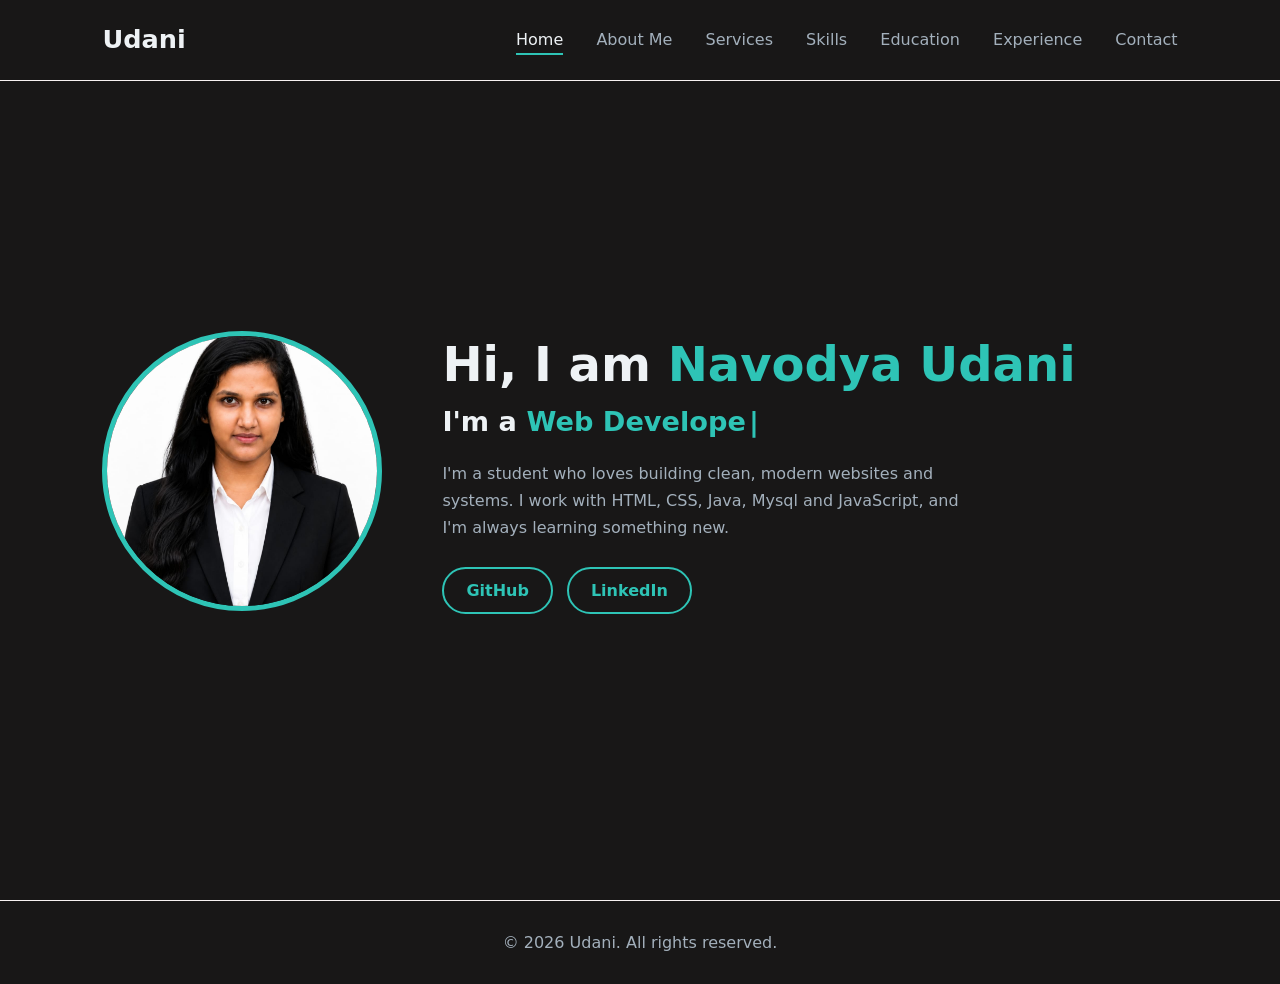
==== index.html @ 07d6456f "Add files via upload" ====
<!DOCTYPE html>
<html lang="en">
<head>
    <meta charset="UTF-8">
    <meta name="viewport" content="width=device-width, initial-scale=1">
    <title>Home | Udani</title>
    <link rel="stylesheet" href="style.css">
</head>
<body>
    <header>
        <a href="index.html" class="logo">Udani</a>
        <nav>
            <a href="index.html" class="active">Home</a>
            <a href="about.html">About Me</a>
            <a href="services.html">Services</a>
            <a href="skills.html">Skills</a>
            <a href="education.html">Education</a>
            <a href="experience.html">Experience</a>
            <a href="contact.html">Contact</a>
        </nav>
    </header>

    <section class="home" id="home">
        <div class="home-img">
            <img src="1.jpeg" alt="Udani's photo">
        </div>
        <div class="home-content">
            <h1>Hi, I am <span>Navodya Udani</span></h1>
            <h3 class="typing-text">I'm a <span></span></h3>
            <p>I'm a student who loves building clean, modern websites and systems. I work with HTML, CSS, Java, Mysql and JavaScript, and I'm always learning something new.</p>
            <div class="social-icons">
                <a href="https://github.com/" target="_blank">GitHub</a>
                <a href="https://linkedin.com/" target="_blank">LinkedIn</a>
            </div>
        </div>
    </section>

    <footer>© 2026 Udani. All rights reserved.</footer>
    <script src="script.js"></script>
</body>
</html>
---- style.css ----
.home-img img{
    width:250px;
    height:250px;
    object-fit:cover;
border-radius: 50%;
}

:root {
    --bg: #181717;
    --panel: #fceeee;
    --line: #f7f2f2;
    --text: #eef2f5;
    --muted: #a3b0bc;
    --accent: #2ec4b6;
}

* { margin: 0; padding: 0; box-sizing: border-box; }

html { scroll-behavior: smooth; scroll-padding-top: 80px; }

body {
    font-family: "Segoe UI", system-ui, sans-serif;
    background: var(--bg);
    color: var(--text);
    line-height: 1.7;
}

a { text-decoration: none; }

/* ---------- header ---------- */
header {
    position: fixed;
    top: 0; left: 0; right: 0;
    z-index: 10;
    display: flex;
    justify-content: space-between;
    align-items: center;
    padding: 18px 8%;
    background: var(--bg);
    border-bottom: 1px solid var(--line);
}

.logo { font-size: 1.6rem; font-weight: 700; color: var(--text); }

nav a {
    margin-left: 28px;
    color: var(--muted);
    font-weight: 500;
    padding-bottom: 4px;
    border-bottom: 2px solid transparent;
}
nav a:hover,
nav a.active { color: var(--text); border-color: var(--accent); }

/* ---------- sections ---------- */
section { padding: 100px 8% 70px; }

section h2 { font-size: 2.2rem; margin-bottom: 36px; }
section h2 span { color: var(--accent); }

.page { min-height: 100vh; padding-top: 130px; }

/* ---------- home ---------- */
.home {
    min-height: 100vh;
    display: flex;
    align-items: center;
    gap: 60px;
    padding-top: 120px;
}

.home-img img {
    width: 280px;
    height: 280px;
    object-fit: cover;
    border-radius: 50%;
    border: 5px solid var(--accent);
}

.home-content h1 { font-size: 3rem; line-height: 1.2; }
.home-content h1 span { color: var(--accent); }

.home-content h3 { font-size: 1.7rem; margin: 6px 0 14px; min-height: 2.4rem; }
.home-content h3 span { color: var(--accent); }
.home-content h3 span::after { content: "|"; margin-left: 3px; animation: blink 1s steps(1) infinite; }

@keyframes blink { 50% { opacity: 0; } }

.home-content p { color: var(--muted); max-width: 52ch; }

.social-icons { margin-top: 26px; display: flex; gap: 14px; }
.social-icons a {
    padding: 8px 22px;
    border: 2px solid var(--accent);
    border-radius: 30px;
    color: var(--accent);
    font-weight: 600;
    transition: background .2s, color .2s;
}
.social-icons a:hover { background: var(--accent); color: var(--bg); }

/* ---------- cards (services + contact) ---------- */
.cards { display: grid; grid-template-columns: repeat(auto-fit, minmax(240px, 1fr)); gap: 22px; }

.card {
    background: var(--panel);
    border: 1px solid var(--line);
    border-radius: 12px;
    padding: 28px;
    color: var(--text);
    transition: border-color .2s, transform .2s;
}
.card h3 { margin-bottom: 8px; color: var(--accent); }
.card p { color: var(--muted); }
.card:hover { border-color: var(--accent); transform: translateY(-4px); }

.contact-text { color: var(--muted); margin: -16px 0 28px; }

/* ---------- skills ---------- */
.skill-list { max-width: 700px; }
.skill { margin-bottom: 22px; }
.skill-top { display: flex; justify-content: space-between; font-weight: 500; margin-bottom: 6px; }
.track { height: 10px; background: var(--line); border-radius: 10px; overflow: hidden; }
.fill { height: 100%; background: var(--accent); border-radius: 10px; }

/* ---------- education + experience timeline ---------- */
.timeline { max-width: 700px; border-left: 3px solid var(--accent); padding-left: 28px; }
.item { position: relative; margin-bottom: 30px; }
.item::before {
    content: "";
    position: absolute;
    left: -38px; top: 8px;
    width: 14px; height: 14px;
    background: var(--accent);
    border-radius: 50%;
}
.item small { color: var(--accent); font-weight: 600; }
.item p { color: var(--muted); }

/* ---------- "view all" links on home ---------- */
.more {
    display: inline-block;
    margin-top: 26px;
    color: var(--accent);
    font-weight: 600;
    border-bottom: 2px solid var(--accent);
}
.more:hover { color: var(--text); border-color: var(--text); }

/* ---------- footer ---------- */
footer { text-align: center; padding: 28px; color: var(--muted); border-top: 1px solid var(--line); }

/* ---------- mobile ---------- */
@media (max-width: 800px) {
    header { flex-direction: column; gap: 8px; padding: 12px 5%; }
    nav { display: flex; flex-wrap: wrap; justify-content: center; gap: 4px 16px; }
    nav a { margin-left: 0; font-size: .9rem; }

    section { padding: 70px 6% 50px; }
    .page { padding-top: 160px; }

    .home { flex-direction: column-reverse; text-align: center; padding-top: 170px; gap: 30px; }
    .home-img img { width: 200px; height: 200px; }
    .home-content h1 { font-size: 2.3rem; }
    .home-content h3 { font-size: 1.4rem; }
    .home-content p { margin: 0 auto; }
    .social-icons { justify-content: center; }
}
/* ---------- about ---------- */
.about { max-width: 700px; }
.about p { color: var(--muted); margin-bottom: 16px; }
.facts { list-style: none; margin-top: 24px; border-left: 3px solid var(--accent); padding-left: 20px; }
.facts li { margin-bottom: 6px; color: var(--muted); }
.facts strong { color: var(--text); }
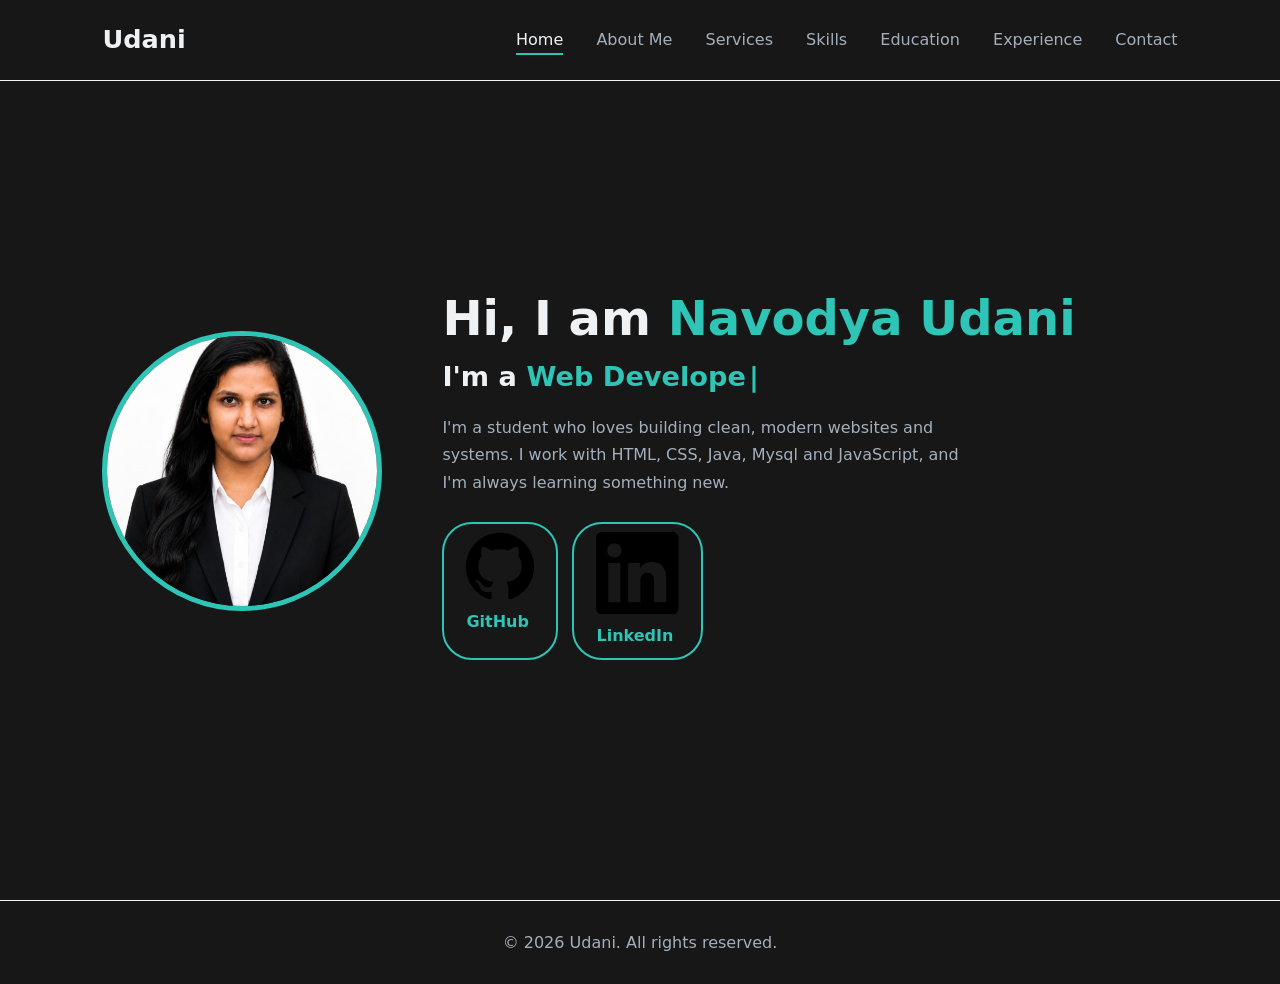
==== commit afada2dc: "Add files via upload" ====
--- a/index.html
+++ b/index.html
@@ -29,8 +29,16 @@
             <h3 class="typing-text">I'm a <span></span></h3>
             <p>I'm a student who loves building clean, modern websites and systems. I work with HTML, CSS, Java, Mysql and JavaScript, and I'm always learning something new.</p>
             <div class="social-icons">
-                <a href="https://github.com/" target="_blank">GitHub</a>
-                <a href="https://linkedin.com/" target="_blank">LinkedIn</a>
+    <a href="https://github.com/udaninavodya722-spe" target="_blank">
+        <svg viewBox="0 0 24 24" aria-hidden="true"><path d="M12 .297c-6.63 0-12 5.373-12 12 0 5.303 3.438 9.8 8.205 11.385.6.113.82-.258.82-.577 0-.285-.01-1.04-.015-2.04-3.338.724-4.042-1.61-4.042-1.61C4.422 18.07 3.633 17.7 3.633 17.7c-1.087-.744.084-.729.084-.729 1.205.084 1.838 1.236 1.838 1.236 1.07 1.835 2.809 1.305 3.495.998.108-.776.417-1.305.76-1.605-2.665-.3-5.466-1.332-5.466-5.93 0-1.31.465-2.38 1.235-3.22-.135-.303-.54-1.523.105-3.176 0 0 1.005-.322 3.3 1.23.96-.267 1.98-.399 3-.405 1.02.006 2.04.138 3 .405 2.28-1.552 3.285-1.23 3.285-1.23.645 1.653.24 2.873.12 3.176.765.84 1.23 1.91 1.23 3.22 0 4.61-2.805 5.625-5.475 5.92.42.36.81 1.096.81 2.22 0 1.606-.015 2.896-.015 3.286 0 .315.21.69.825.57C20.565 22.092 24 17.592 24 12.297c0-6.627-5.373-12-12-12"/></svg>
+        GitHub
+    </a>
+    <a href="https://www.linkedin.com/in/navodya-udani-ab48a841b" target="_blank">
+        <svg viewBox="0 0 24 24" aria-hidden="true"><path d="M20.447 20.452h-3.554v-5.569c0-1.328-.027-3.037-1.852-3.037-1.853 0-2.136 1.445-2.136 2.939v5.667H9.351V9h3.414v1.561h.046c.477-.9 1.637-1.85 3.37-1.85 3.601 0 4.267 2.37 4.267 5.455v6.286zM5.337 7.433c-1.144 0-2.063-.926-2.063-2.065 0-1.138.92-2.063 2.063-2.063 1.14 0 2.064.925 2.064 2.063 0 1.139-.925 2.065-2.064 2.065zm1.782 13.019H3.555V9h3.564v11.452zM22.225 0H1.771C.792 0 0 .774 0 1.729v20.542C0 23.227.792 24 1.771 24h20.451C23.2 24 24 23.227 24 22.271V1.729C24 .774 23.2 0 22.222 0h.003z"/></svg>
+        LinkedIn
+    </a>
+
+                
             </div>
         </div>
     </section>
--- a/style.css
+++ b/style.css
@@ -171,4 +171,20 @@
 .about p { color: var(--muted); margin-bottom: 16px; }
 .facts { list-style: none; margin-top: 24px; border-left: 3px solid var(--accent); padding-left: 20px; }
 .facts li { margin-bottom: 6px; color: var(--muted); }
-.facts strong { color: var(--text); }+.facts strong { color: var(--text); }
+/* ---------- download button ---------- */
+.btn-resume {
+    display: inline-block;
+    margin-top: 16px;
+    padding: 14px 32px;
+    background: var(--accent);
+    color: var(--bg);
+    font-weight: 700;
+    border-radius: 10px;
+    box-shadow: 0 0 22px rgba(46, 196, 182, .45);
+    transition: transform .2s, box-shadow .2s;
+}
+.btn-resume:hover {
+    transform: translateY(-3px);
+    box-shadow: 0 0 32px rgba(46, 196, 182, .7);
+}
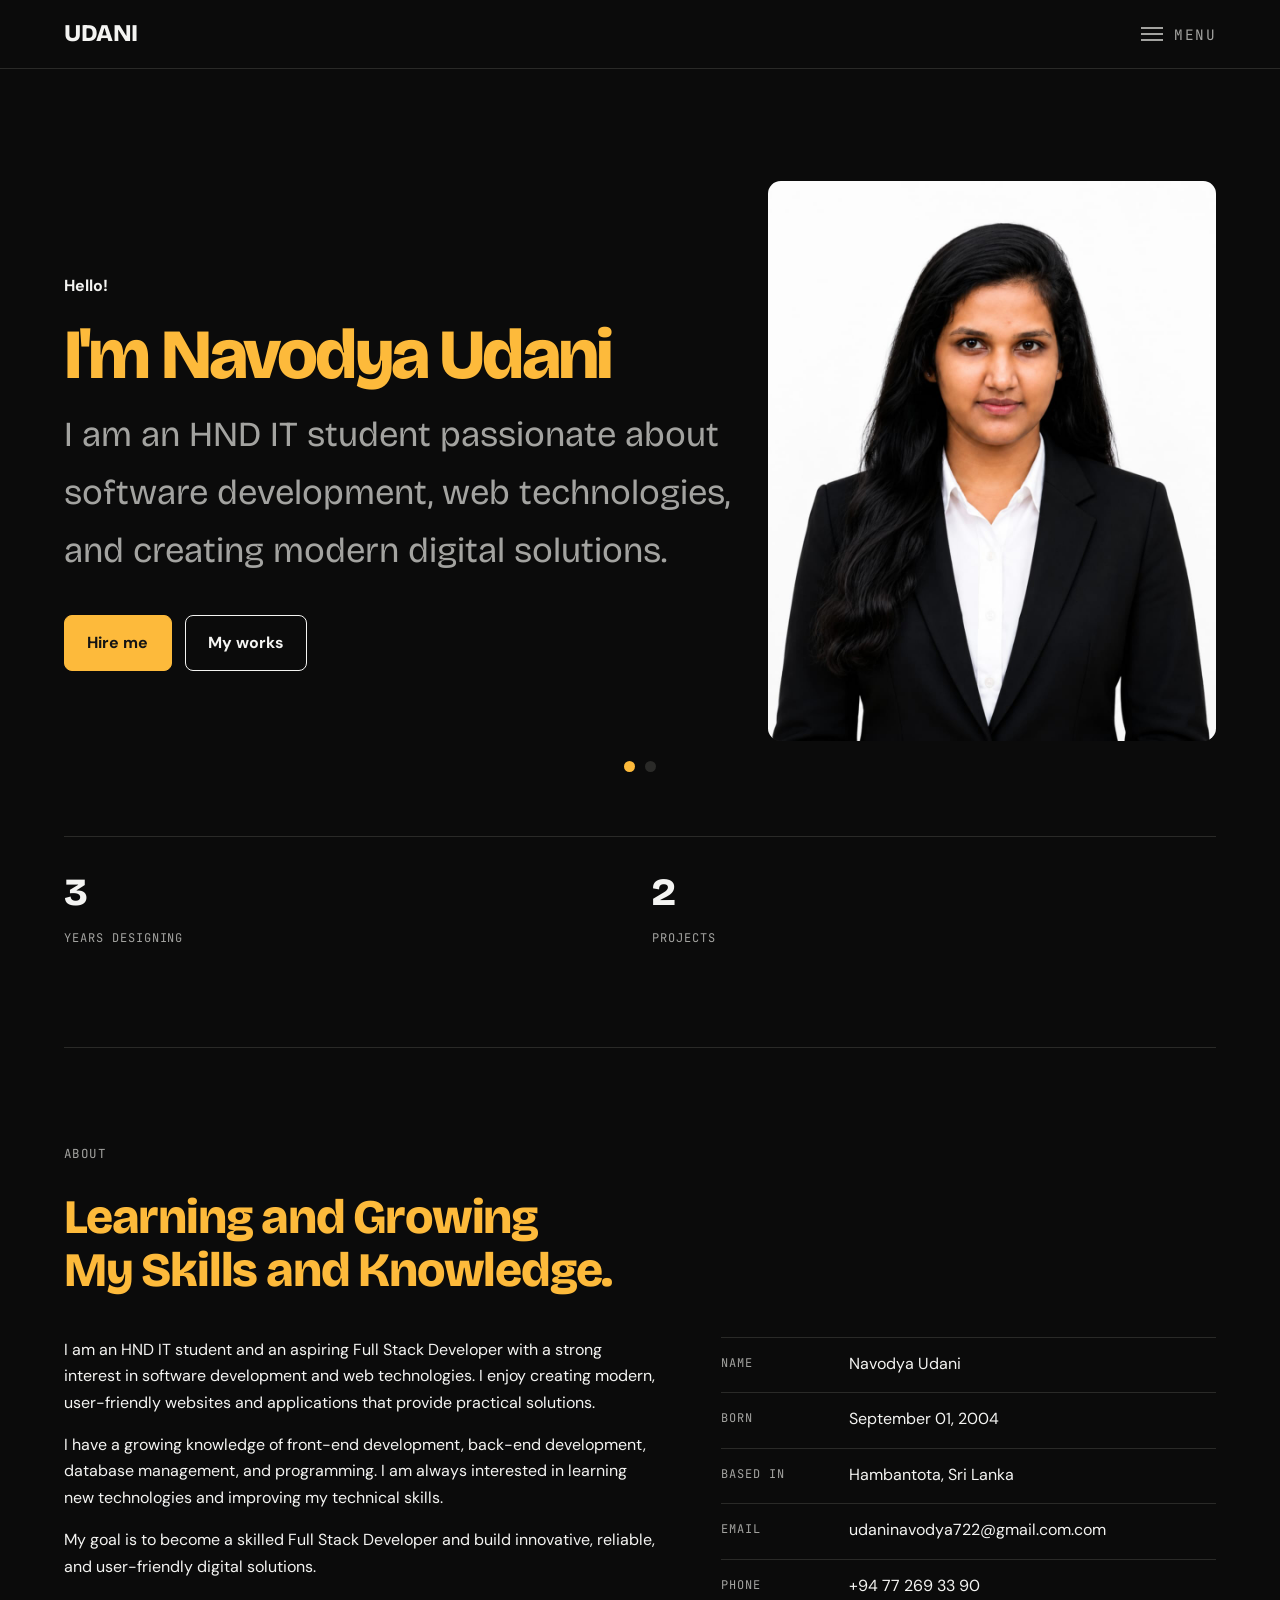
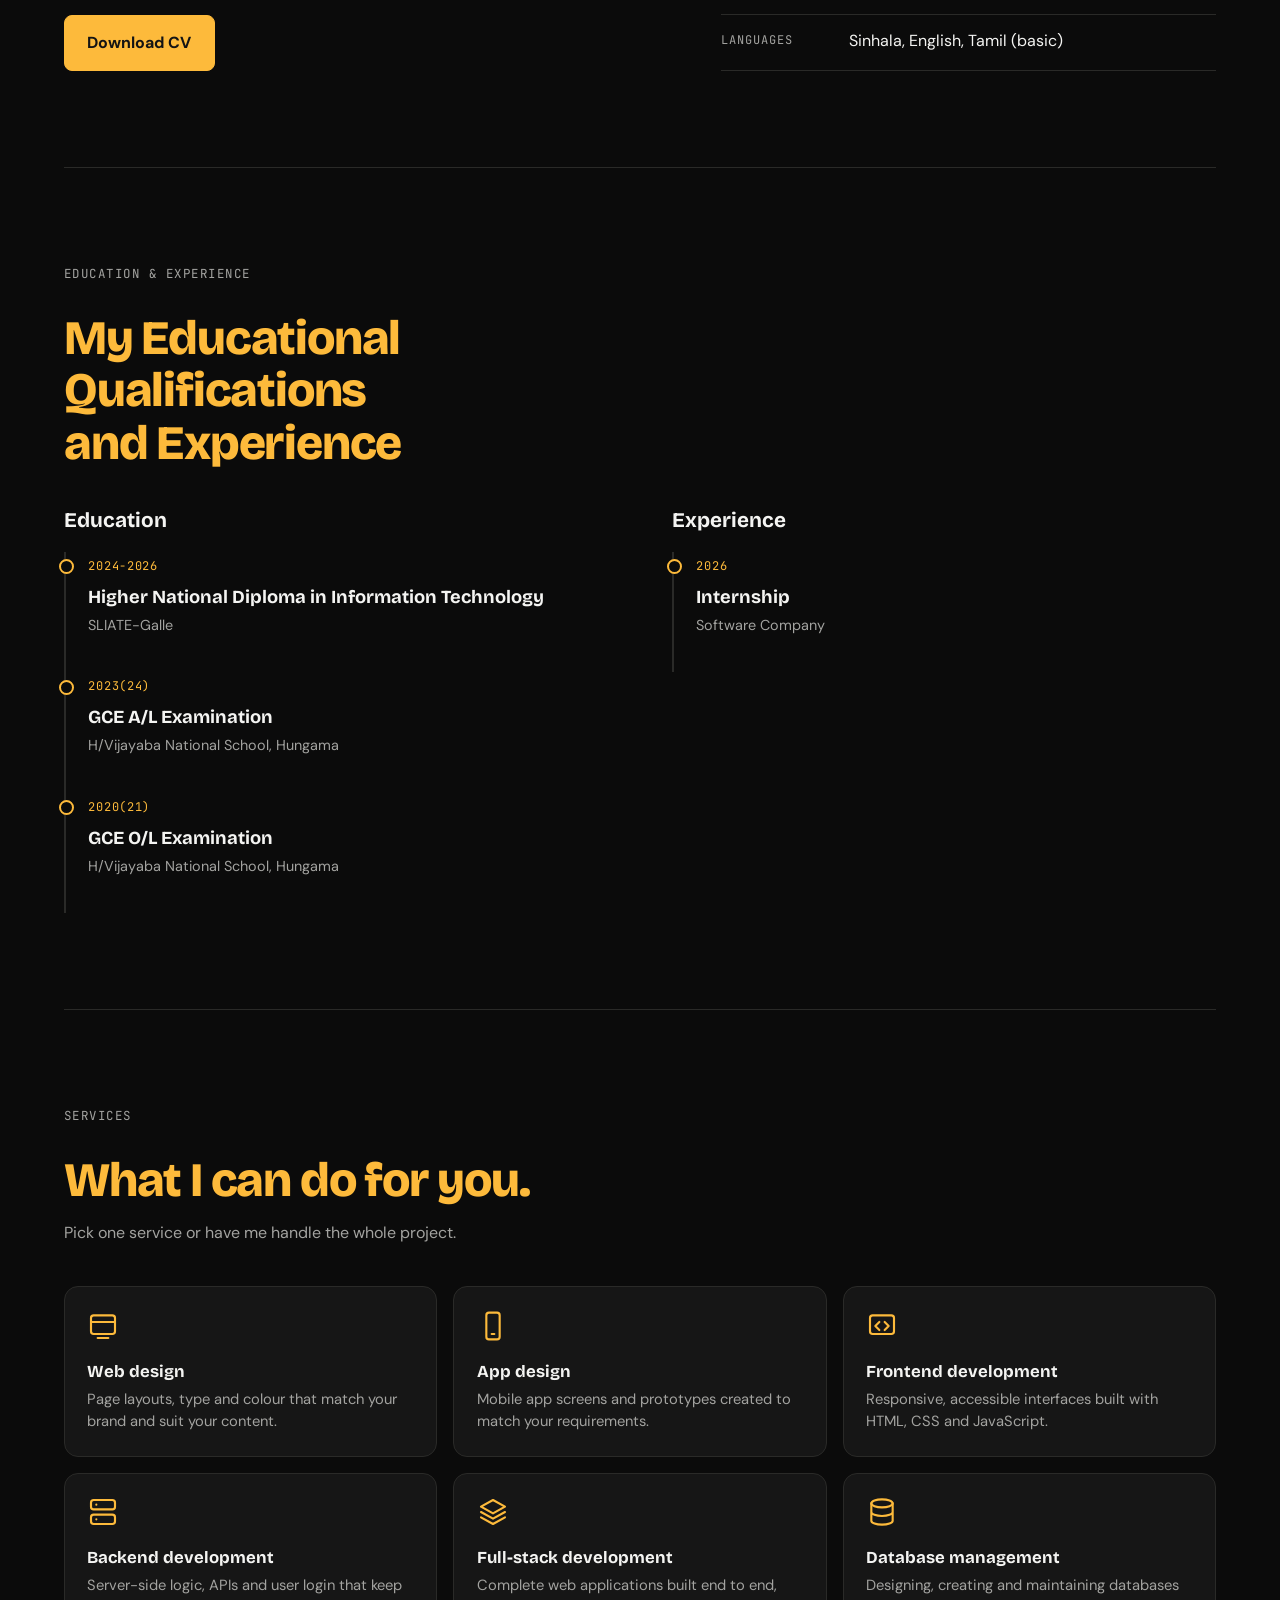
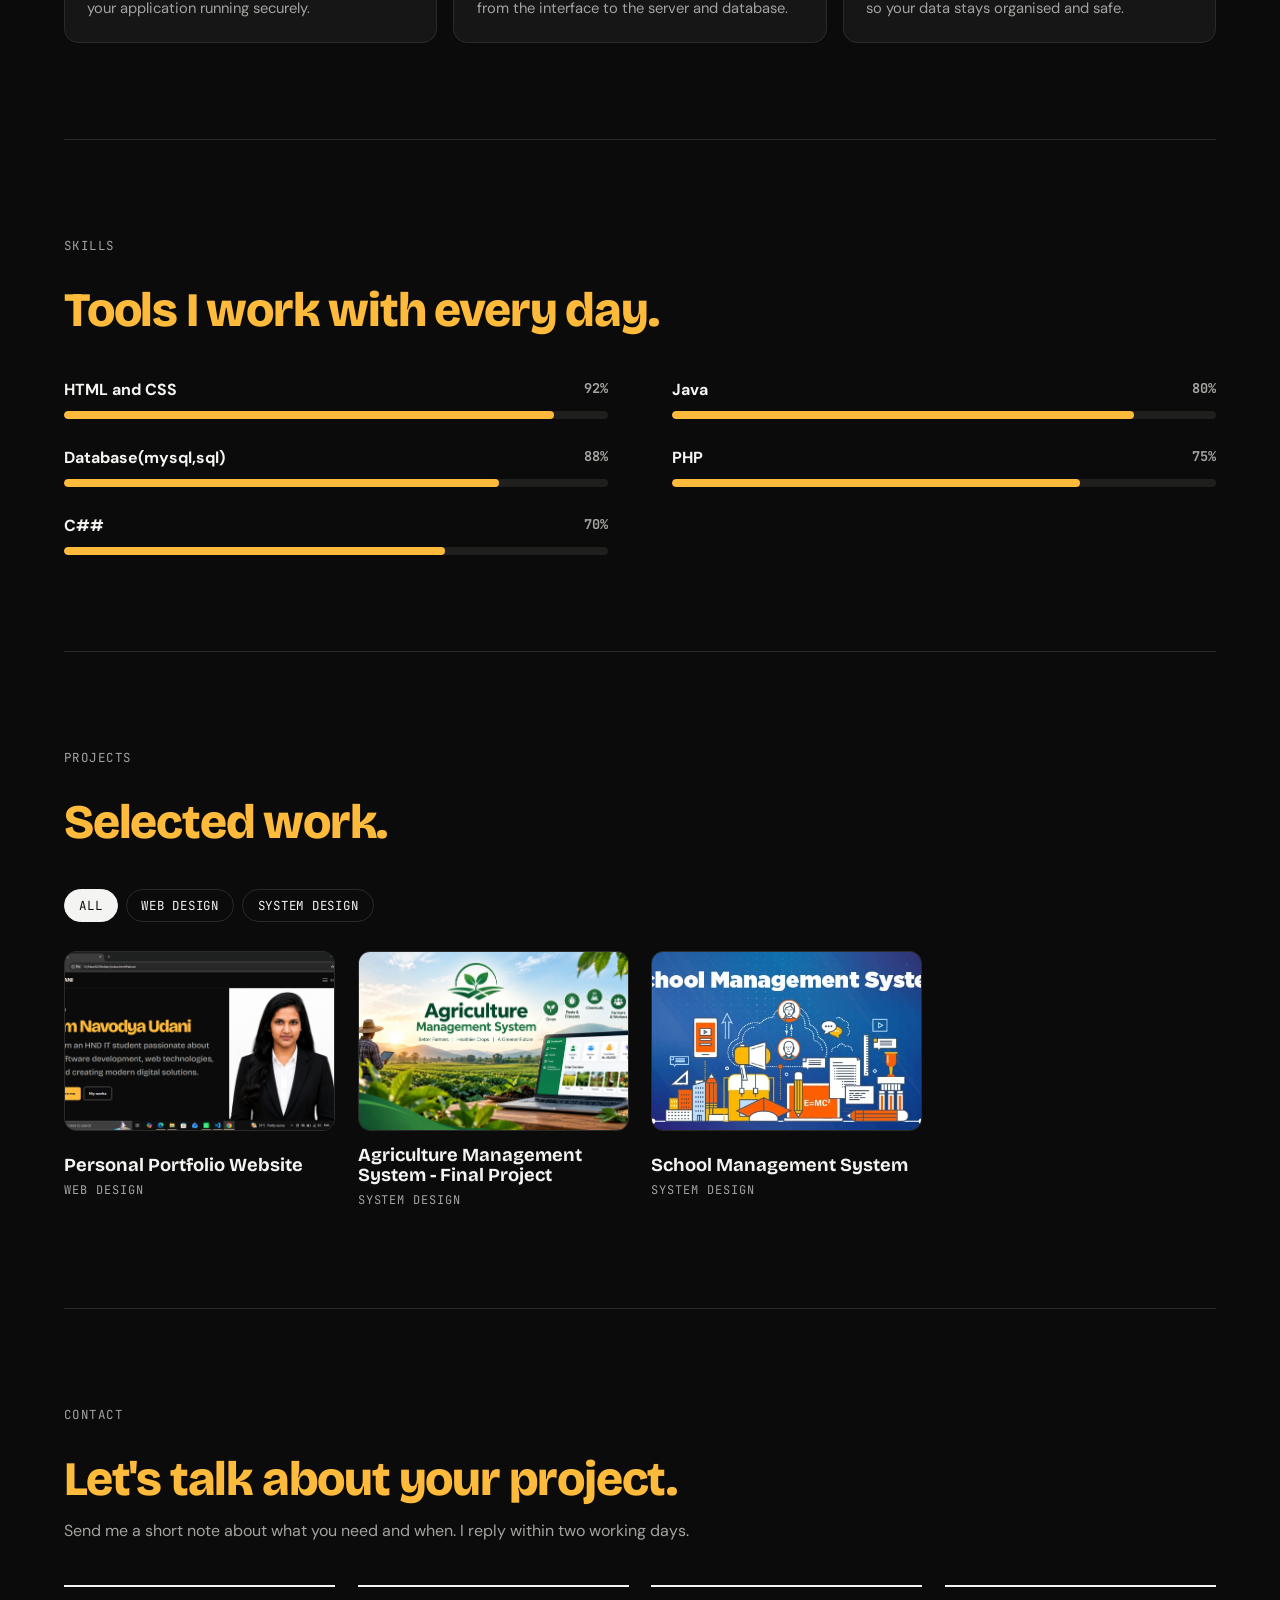
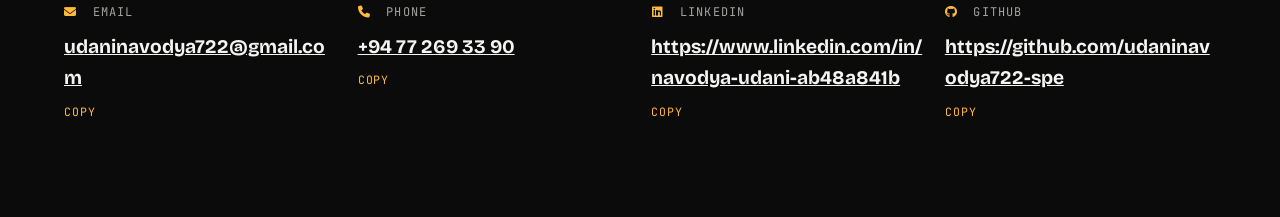
==== commit 9f0d4653: "Add files via upload" ====
--- a/index.html
+++ b/index.html
@@ -1,49 +1,264 @@
-<!DOCTYPE html>
+<!doctype html>
 <html lang="en">
 <head>
-    <meta charset="UTF-8">
-    <meta name="viewport" content="width=device-width, initial-scale=1">
-    <title>Home | Udani</title>
-    <link rel="stylesheet" href="style.css">
+<meta charset="utf-8">
+<meta name="viewport" content="width=device-width, initial-scale=1">
+<title>Portfolio</title>
+<link rel="preconnect" href="https://fonts.googleapis.com">
+<link rel="preconnect" href="https://fonts.gstatic.com" crossorigin>
+<link rel="stylesheet" href="https://fonts.googleapis.com/css2?family=Bricolage+Grotesque:opsz,wght@12..96,500;12..96,700;12..96,800&family=DM+Sans:wght@400;500;700&family=JetBrains+Mono:wght@400;500&display=swap">
+<link rel="stylesheet" href="style.css">
+<link rel="stylesheet" href="https://cdnjs.cloudflare.com/ajax/libs/font-awesome/6.5.1/css/all.min.css">
 </head>
 <body>
-    <header>
-        <a href="index.html" class="logo">Udani</a>
-        <nav>
-            <a href="index.html" class="active">Home</a>
-            <a href="about.html">About Me</a>
-            <a href="services.html">Services</a>
-            <a href="skills.html">Skills</a>
-            <a href="education.html">Education</a>
-            <a href="experience.html">Experience</a>
-            <a href="contact.html">Contact</a>
-        </nav>
+<div class="shell">
+  <aside class="rail">
+    <div>
+      <a class="brand" href="#home">Udani<span>.</span>P</a>
+      <nav class="nav" id="nav">
+        <a href="#home">Home</a><a href="#about">About</a><a href="#education & experience">Education & Experience</a><a href="#services">Services</a><a href="#skills">Skills</a><a href="#projects">Projects</a><a href="#contact">Contact</a>
+      </nav>
+    </div>
+    <div class="rail-foot">
+      <button class="tbtn" data-toggle type="button">Light / Dark</button>
+      <span>Hambantota, Sri Lanka<br>UTC+05:30</span>
+    </div>
+  </aside>
+
+  <div style="min-width:0">
+    <header class="topbar">
+      <a class="brand" href="#home">Udani</a>
+      <button class="menu-btn" id="menuBtn" type="button" aria-expanded="false" aria-controls="mmenu"><span class="bars"></span>Menu</button>
+      <nav class="mmenu" id="mmenu" hidden>
+        <a href="#home">Home</a>
+        <a href="#about">About</a>
+        <a href="#education & experience">Education & Experience</a>
+        <a href="#services">Services</a>
+        <a href="#skills">Skills</a>
+        <a href="#projects">Projects</a>
+        <a href="#contact">Contact</a>
+        <button class="tbtn" data-toggle type="button">Light / Dark</button>
+      </nav>
     </header>
 
-    <section class="home" id="home">
-        <div class="home-img">
-            <img src="1.jpeg" alt="Udani's photo">
+    <main>
+      <section id="home">
+        <div class="hero">
+          <div class="hero-slider" id="heroSlider">
+            <div class="hero-grid slide on">
+              <div class="hero-text">
+                <p class="eyebrow"><h4>Hello!</h4></p>
+                <h1><font color="#FDBA3B">I'm Navodya Udani</font></h1>
+                <p class="sub">I am an HND IT student passionate about software development, web technologies, and creating modern digital solutions.</p>
+                <div class="cta">
+                  <a class="btn p" href="#contact">Hire me</a>
+                  <a class="btn" href="#projects">My works</a>
+                </div>
+              </div>
+              <div class="hero-photo"><img src="1.jpeg" alt="I am Navodya Udani"></div>
+            </div>
+            <div class="hero-grid slide">
+              <div class="hero-text">
+                <p class="eyebrow"><h4>Hello!</h4></p>
+                <h2><font color="#FDBA3B">I am Full Stack Developer</font></h2>
+                <p class="sub">I build modern, user-friendly websites and applications with clean design and practical solutions.</p>
+                <div class="cta">
+                  <a class="btn p" href="#contact">Hire me</a>
+                  <a class="btn" href="#projects">My works</a>
+                </div>
+              </div>
+              <div class="hero-photo"><img src="2.jpeg" alt="I am Undergraduate Student"></div>
+            </div>
+          </div>
+          <div class="dots" id="heroDots">
+            <button type="button" class="dot on" aria-label="Slide 1"></button>
+            <button type="button" class="dot" aria-label="Slide 2"></button>
+          </div>
+          <div class="stats">
+            <div class="stat"><b>3</b><span>Years designing</span></div>
+            <div class="stat"><b>2</b><span>Projects </span></div>
+        
+          </div>
         </div>
-        <div class="home-content">
-            <h1>Hi, I am <span>Navodya Udani</span></h1>
-            <h3 class="typing-text">I'm a <span></span></h3>
-            <p>I'm a student who loves building clean, modern websites and systems. I work with HTML, CSS, Java, Mysql and JavaScript, and I'm always learning something new.</p>
-            <div class="social-icons">
-    <a href="https://github.com/udaninavodya722-spe" target="_blank">
-        <svg viewBox="0 0 24 24" aria-hidden="true"><path d="M12 .297c-6.63 0-12 5.373-12 12 0 5.303 3.438 9.8 8.205 11.385.6.113.82-.258.82-.577 0-.285-.01-1.04-.015-2.04-3.338.724-4.042-1.61-4.042-1.61C4.422 18.07 3.633 17.7 3.633 17.7c-1.087-.744.084-.729.084-.729 1.205.084 1.838 1.236 1.838 1.236 1.07 1.835 2.809 1.305 3.495.998.108-.776.417-1.305.76-1.605-2.665-.3-5.466-1.332-5.466-5.93 0-1.31.465-2.38 1.235-3.22-.135-.303-.54-1.523.105-3.176 0 0 1.005-.322 3.3 1.23.96-.267 1.98-.399 3-.405 1.02.006 2.04.138 3 .405 2.28-1.552 3.285-1.23 3.285-1.23.645 1.653.24 2.873.12 3.176.765.84 1.23 1.91 1.23 3.22 0 4.61-2.805 5.625-5.475 5.92.42.36.81 1.096.81 2.22 0 1.606-.015 2.896-.015 3.286 0 .315.21.69.825.57C20.565 22.092 24 17.592 24 12.297c0-6.627-5.373-12-12-12"/></svg>
-        GitHub
+      </section>
+
+      <section id="about">
+        <div class="sec-head"><p class="eyebrow">About</p><h2><font color="#FDBA3B">Learning and Growing My Skills and Knowledge.</font></h2></div>
+        <div class="about">
+          <div>
+          <p>I am an HND IT student and an aspiring Full Stack Developer with a strong interest in software development and web technologies. I enjoy creating modern, user-friendly websites and applications that provide practical solutions.</p>
+          <p>I have a growing knowledge of front-end development, back-end development, database management, and programming. I am always interested in learning new technologies and improving my technical skills.</p>
+          <p>My goal is to become a skilled Full Stack Developer and build innovative, reliable, and user-friendly digital solutions.</p>
+            <div class="cta"><a class="btn p" href="Udani CV.pdf">Download CV</a></div>
+          </div>
+          <dl class="facts">
+            <div><dt>Name</dt><dd>Navodya Udani</dd></div>
+            <div><dt>Born</dt><dd>September 01, 2004</dd></div>
+            <div><dt>Based in</dt><dd>Hambantota, Sri Lanka</dd></div>
+            <div><dt>Email</dt><dd>udaninavodya722@gmail.com.com</dd></div>
+            <div><dt>Phone</dt><dd>+94 77 269 33 90</dd></div>
+            <div><dt>Languages</dt><dd>Sinhala, English, Tamil (basic)</dd></div>
+          </dl>
+        </div>
+      </section>
+
+     <section id="education">
+  <div class="sec-head">
+    <p class="eyebrow">Education &amp; Experience</p>
+    <h2><font color="FDBA3B">My Educational Qualifications and Experience</font></h2>
+  </div>
+  <div class="cols">
+    <div>
+      <h3>Education</h3>
+      <ul class="tl">
+        <li><span class="yr">2024-2026</span><h4>Higher National Diploma in Information Technology</h4><div class="org">SLIATE-Galle</div></li>
+        <li><span class="yr">2023(24)</span><h4>GCE A/L Examination</h4><div class="org">H/Vijayaba National School, Hungama</div></li>
+        <li><span class="yr">2020(21)</span><h4>GCE O/L Examination</h4><div class="org">H/Vijayaba National School, Hungama</div></li>
+      </ul>
+    </div>
+    <div>
+      <h3>Experience</h3>
+      <ul class="tl">
+        <li><span class="yr">2026</span><h4>Internship</h4><div class="org">Software Company</div></li>
+      </ul>
+    </div>
+  </div>
+</section>
+<section id="services">
+  <div class="sec-head">
+    <p class="eyebrow">Services</p>
+    <h2><font color="FDBA3B">What I can do for you.</font></h2>
+    <p>Pick one service or have me handle the whole project.</p>
+  </div>
+
+  <div class="svc-grid">
+    <div class="svc-card">
+      <svg viewBox="0 0 24 24"><rect x="3" y="4" width="18" height="14" rx="2"/><path d="M3 9h18M8 21h8"/></svg>
+      <h3>Web design</h3>
+      <p>Page layouts, type and colour that match your brand and suit your content.</p>
+    </div>
+    <div class="svc-card">
+      <svg viewBox="0 0 24 24"><rect x="7" y="2" width="10" height="20" rx="2"/><path d="M11 18h2"/></svg>
+      <h3>App design</h3>
+      <p>Mobile app screens and prototypes created to match your requirements.</p>
+    </div>
+    <div class="svc-card">
+      <svg viewBox="0 0 24 24"><rect x="3" y="4" width="18" height="14" rx="2"/><path d="M10 9l-3 3 3 3M14 9l3 3-3 3"/></svg>
+      <h3>Frontend development</h3>
+      <p>Responsive, accessible interfaces built with HTML, CSS and JavaScript.</p>
+    </div>
+    <div class="svc-card">
+      <svg viewBox="0 0 24 24"><rect x="3" y="3" width="18" height="7" rx="2"/><rect x="3" y="14" width="18" height="7" rx="2"/><path d="M7 6.5h.01M7 17.5h.01"/></svg>
+      <h3>Backend development</h3>
+      <p>Server-side logic, APIs and user login that keep your application running securely.</p>
+    </div>
+    <div class="svc-card">
+      <svg viewBox="0 0 24 24"><path d="M12 3 3 8l9 5 9-5-9-5zM3 12l9 5 9-5M3 16l9 5 9-5"/></svg>
+      <h3>Full-stack development</h3>
+      <p>Complete web applications built end to end, from the interface to the server and database.</p>
+    </div>
+    <div class="svc-card">
+      <svg viewBox="0 0 24 24"><ellipse cx="12" cy="5.5" rx="8" ry="3"/><path d="M4 5.5v13c0 1.7 3.6 3 8 3s8-1.3 8-3v-13M4 12c0 1.7 3.6 3 8 3s8-1.3 8-3"/></svg>
+      <h3>Database management</h3>
+      <p>Designing, creating and maintaining databases so your data stays organised and safe.</p>
+    </div>
+  </div>
+</section>
+
+      <section id="skills">
+        <div class="sec-head"><p class="eyebrow">Skills</p><h2><font color="FDBA3B">Tools I work with every day.</font></h2></div>
+        <div class="skills">
+          
+          <div><div class="sk-top">HTML and CSS <span>92%</span></div><div class="bar"><i style="width:90%"></i></div></div>
+          <div><div class="sk-top">Java <span>80%</span></div><div class="bar"><i style="width:85%"></i></div></div>
+          <div><div class="sk-top">Database(mysql,sql) <span>88%</span></div><div class="bar"><i style="width:80%"></i></div></div>
+          <div><div class="sk-top">PHP <span>75%</span></div><div class="bar"><i style="width:75%"></i></div></div>
+          <div><div class="sk-top">C## <span>70%</span></div><div class="bar"><i style="width:70%"></i></div></div>
+        </div>
+      </section>
+
+      <section id="projects">
+  <div class="sec-head">
+    <p class="eyebrow">Projects</p>
+    <h2><font color="FDBA3B">Selected work.</font></h2>
+  </div>
+
+  <div class="filters" id="filters" role="group" aria-label="Filter projects">
+    <button class="chip" type="button" data-f="all" aria-pressed="true">All</button>
+    <button class="chip" type="button" data-f="Web Design" aria-pressed="false">Web Design</button>
+    <button class="chip" type="button" data-f="System Design" aria-pressed="false">System Design</button>
+  </div>
+
+  <div class="projects" id="projects-grid">
+
+    <!-- Portfolio Website -->
+    <a class="proj" href="#home" data-c="Web Design">
+      <div class="cover c1">
+        <img src="5.png" alt="Portfolio Website">
+      </div>
+      <div>
+        <h3>Personal Portfolio Website</h3>
+        <span class="tag">Web Design</span>
+      </div>
     </a>
-    <a href="https://www.linkedin.com/in/navodya-udani-ab48a841b" target="_blank">
-        <svg viewBox="0 0 24 24" aria-hidden="true"><path d="M20.447 20.452h-3.554v-5.569c0-1.328-.027-3.037-1.852-3.037-1.853 0-2.136 1.445-2.136 2.939v5.667H9.351V9h3.414v1.561h.046c.477-.9 1.637-1.85 3.37-1.85 3.601 0 4.267 2.37 4.267 5.455v6.286zM5.337 7.433c-1.144 0-2.063-.926-2.063-2.065 0-1.138.92-2.063 2.063-2.063 1.14 0 2.064.925 2.064 2.063 0 1.139-.925 2.065-2.064 2.065zm1.782 13.019H3.555V9h3.564v11.452zM22.225 0H1.771C.792 0 0 .774 0 1.729v20.542C0 23.227.792 24 1.771 24h20.451C23.2 24 24 23.227 24 22.271V1.729C24 .774 23.2 0 22.222 0h.003z"/></svg>
-        LinkedIn
+
+    <!-- Agriculture Management System -->
+    <a class="proj" href="#projects" data-c="System Design">
+      <div class="cover c2">
+        <img src="3.jpeg" alt="Agriculture Management System">
+      </div>
+      <div>
+        <h3>Agriculture Management System - Final Project</h3>
+        <span class="tag">System Design</span>
+      </div>
     </a>
 
-                
-            </div>
-        </div>
-    </section>
-
-    <footer>© 2026 Udani. All rights reserved.</footer>
-    <script src="script.js"></script>
+    <!-- School Management System -->
+    <a class="proj" href="#projects" data-c="System Design">
+      <div class="cover c3">
+        <img src="4.jpeg" alt="School Management System">
+      </div>
+      <div>
+        <h3>School Management System</h3>
+        <span class="tag">System Design</span>
+      </div>
+    </a>
+
+  </div>
+</section>
+
+
+    <section id="contact">
+  <div class="sec-head">
+    <p class="eyebrow">Contact</p>
+    <h2><font color="FDBA3B">Let's talk about your project.</font></h2>
+    <p>Send me a short note about what you need and when. I reply within two working days.</p>
+  </div>
+
+  <div class="contact">
+    <div class="ct">
+      <span class="lab"><i class="fa-solid fa-envelope"></i> Email</span>
+      <span class="val" id="v-email"><a href="udaninavodya722@gmail.com">udaninavodya722@gmail.com</a></span>
+      <button class="copy" type="button" data-copy="v-email">Copy</button>
+    </div>
+    <div class="ct">
+      <span class="lab"><i class="fa-solid fa-phone"></i> Phone</span>
+      <span class="val" id="v-phone"><a href="+94 77 269 33 90">+94 77 269 33 90</a></span>
+      <button class="copy" type="button" data-copy="v-phone">Copy</button>
+    </div>
+    <div class="ct">
+      <span class="lab"><i class="fa-brands fa-linkedin"></i> LinkedIn</span>
+      <span class="val" id="v-linkedin"><a href="https://www.linkedin.com/in/navodya-udani-ab48a841b">https://www.linkedin.com/in/navodya-udani-ab48a841b</a></span>
+      <button class="copy" type="button" data-copy="v-linkedin">Copy</button>
+    </div>
+    <div class="ct">
+      <span class="lab"><i class="fa-brands fa-github"></i> GitHub</span>
+      <span class="val" id="v-web"><a href="https://github.com/udaninavodya722-spe">https://github.com/udaninavodya722-spe</a></span>
+      <button class="copy" type="button" data-copy="v-web">Copy</button>
+    </div>
+  </div>
+</section>
+
+<script src="script.js"></script>
 </body>
 </html>
--- a/style.css
+++ b/style.css
@@ -1,190 +1,239 @@
-.home-img img{
-    width:250px;
-    height:250px;
-    object-fit:cover;
-border-radius: 50%;
-}
-
-:root {
-    --bg: #181717;
-    --panel: #fceeee;
-    --line: #f7f2f2;
-    --text: #eef2f5;
-    --muted: #a3b0bc;
-    --accent: #2ec4b6;
-}
-
-* { margin: 0; padding: 0; box-sizing: border-box; }
-
-html { scroll-behavior: smooth; scroll-padding-top: 80px; }
-
-body {
-    font-family: "Segoe UI", system-ui, sans-serif;
-    background: var(--bg);
-    color: var(--text);
-    line-height: 1.7;
-}
-
-a { text-decoration: none; }
-
-/* ---------- header ---------- */
-header {
-    position: fixed;
-    top: 0; left: 0; right: 0;
-    z-index: 10;
-    display: flex;
-    justify-content: space-between;
-    align-items: center;
-    padding: 18px 8%;
-    background: var(--bg);
-    border-bottom: 1px solid var(--line);
-}
-
-.logo { font-size: 1.6rem; font-weight: 700; color: var(--text); }
-
-nav a {
-    margin-left: 28px;
-    color: var(--muted);
-    font-weight: 500;
-    padding-bottom: 4px;
-    border-bottom: 2px solid transparent;
-}
-nav a:hover,
-nav a.active { color: var(--text); border-color: var(--accent); }
-
-/* ---------- sections ---------- */
-section { padding: 100px 8% 70px; }
-
-section h2 { font-size: 2.2rem; margin-bottom: 36px; }
-section h2 span { color: var(--accent); }
-
-.page { min-height: 100vh; padding-top: 130px; }
-
-/* ---------- home ---------- */
-.home {
-    min-height: 100vh;
-    display: flex;
-    align-items: center;
-    gap: 60px;
-    padding-top: 120px;
-}
-
-.home-img img {
-    width: 280px;
-    height: 280px;
+body{margin:0}
+/* Layout: fixed left rail on desktop, sticky top bar with dropdown menu on phones. */
+:root{
+  --bg:#0B0B0B; --surface:#161616; --fg:#F4F4F2; --muted:#A3A3A0; --line:#2A2A28;
+  --accent:#FDBA3B; --accent-ink:#141414; --soft:#1F1F1D;
+  --f-display:'Bricolage Grotesque','Helvetica Neue',Arial,sans-serif;
+  --f-body:'DM Sans','Helvetica Neue',Arial,sans-serif;
+  --f-mono:'JetBrains Mono',ui-monospace,Menlo,monospace;
+  color-scheme:dark;
+}
+:root[data-theme="light"]{
+  --bg:#F6F4EE; --surface:#FFFFFF; --fg:#161616; --muted:#6A6A66; --line:#DEDBD2;
+  --accent:#B87800; --accent-ink:#FFFFFF; --soft:#EFEAD9; color-scheme:light;
+}
+
+*{box-sizing:border-box}
+html{scroll-behavior:smooth;scroll-padding-top:4.5rem}
+body{background:var(--bg);color:var(--fg);font-family:var(--f-body);font-size:16px;line-height:1.65}
+a{color:inherit}
+h1,h2,h3{font-family:var(--f-display);line-height:1.1;margin:0;text-wrap:balance}
+p{margin:0}
+:focus-visible{outline:2px solid var(--accent);outline-offset:3px}
+
+.shell{display:grid;grid-template-columns:15rem minmax(0,1fr);min-height:100vh}
+.rail{position:sticky;top:0;align-self:start;height:100vh;padding:2rem 1.5rem;display:flex;flex-direction:column;justify-content:space-between;border-right:1px solid var(--line)}
+.brand{font-family:var(--f-display);font-weight:800;font-size:1.5rem;text-decoration:none;letter-spacing:-.02em}
+.brand span{color:var(--accent)}
+.nav{display:flex;flex-direction:column;gap:.15rem;margin-top:2.5rem}
+.nav a{font-family:var(--f-mono);font-size:.8rem;text-transform:uppercase;letter-spacing:.08em;text-decoration:none;color:var(--muted);padding:.45rem 0;border-bottom:1px solid transparent}
+.nav a:hover,.nav a.on{color:var(--fg)}
+.nav a.on::before{content:"";display:inline-block;width:.5rem;height:.5rem;background:var(--accent);border-radius:50%;margin-right:.6rem}
+.rail-foot{display:flex;flex-direction:column;gap:.8rem;font-family:var(--f-mono);font-size:.72rem;color:var(--muted)}
+.tbtn{font:inherit;font-family:var(--f-mono);font-size:.75rem;text-transform:uppercase;letter-spacing:.08em;background:transparent;color:var(--fg);border:1px solid var(--line);padding:.5rem .8rem;border-radius:.4rem;cursor:pointer;width:max-content}
+.tbtn:hover{border-color:var(--accent)}
+
+main{min-width:0;padding-inline:clamp(1rem,5vw,4rem)}
+section{padding-block:clamp(3.5rem,8vw,6rem);border-bottom:1px solid var(--line)}
+section:last-of-type{border-bottom:0}
+.eyebrow{font-family:var(--f-mono);font-size:.78rem;text-transform:uppercase;letter-spacing:.12em;color:var(--accent);margin-bottom:.9rem}
+.sec-head{display:grid;gap:.8rem;margin-bottom:2.5rem;max-width:40rem}
+.sec-head h2{font-size:clamp(2rem,4.5vw,3rem);font-weight:800;letter-spacing:-.025em}
+.sec-head p{color:var(--muted)}
+
+/* hero */
+#home{padding-top:clamp(3rem,9vw,7rem)}
+.hero h1{font-size:clamp(2.2rem,5.5vw,6.4rem);font-weight:800;letter-spacing:-.04em;line-height:.98}
+.hero h1 em{font-style:normal;color:var(--accent)}
+.hero .lead{max-width:34rem;margin-top:1.6rem;font-size:1.15rem;color:var(--muted)}
+.cta{display:flex;flex-wrap:wrap;gap:.8rem;margin-top:2.2rem}
+.btn{display:inline-block;font-weight:700;text-decoration:none;padding:.85rem 1.4rem;border-radius:.5rem;border:1px solid var(--fg)}
+.btn.p{background:var(--accent);color:var(--accent-ink);border-color:var(--accent)}
+.btn:hover{transform:translateY(-2px)}
+.btn{transition:transform .15s}
+.stats{display:grid;grid-template-columns:repeat(auto-fit,minmax(9rem,1fr));gap:1.5rem;margin-top:4rem;padding-top:1.5rem;border-top:1px solid var(--line)}
+.stat b{display:block;font-family:var(--f-display);font-size:2.4rem;font-weight:800;font-variant-numeric:tabular-nums}
+.stat span{font-family:var(--f-mono);font-size:.75rem;text-transform:uppercase;letter-spacing:.08em;color:var(--muted)}
+
+/* about */
+.about{display:grid;grid-template-columns:minmax(0,1.2fr) minmax(0,1fr);gap:clamp(1.5rem,5vw,4rem)}
+.about p+p{margin-top:1rem}
+.facts{margin:0;display:grid;gap:0;border-top:1px solid var(--line)}
+.facts div{display:grid;grid-template-columns:7rem minmax(0,1fr);gap:1rem;padding:.8rem 0;border-bottom:1px solid var(--line)}
+.facts dt{font-family:var(--f-mono);font-size:.75rem;text-transform:uppercase;letter-spacing:.08em;color:var(--muted);padding-top:.2rem}
+.facts dd{margin:0;overflow-wrap:anywhere}
+
+/* resume */
+.cols{display:grid;grid-template-columns:repeat(2,minmax(0,1fr));gap:clamp(1.5rem,5vw,4rem)}
+.cols h3{font-size:1.3rem;margin-bottom:1.2rem}
+.tl{list-style:none;margin:0;padding:0;border-left:2px solid var(--line)}
+.tl li{position:relative;padding:0 0 1.8rem 1.4rem}
+.tl li::before{content:"";position:absolute;left:-.45rem;top:.45rem;width:.7rem;height:.7rem;border-radius:50%;background:var(--bg);border:2px solid var(--accent)}
+.tl .yr{font-family:var(--f-mono);font-size:.75rem;color:var(--accent);letter-spacing:.06em}
+.tl h4{font-family:var(--f-display);font-size:1.15rem;margin:.2rem 0 .1rem}
+.tl .org{color:var(--muted);font-size:.9rem;margin-bottom:.4rem}
+.tl p{font-size:.95rem;color:var(--muted)}
+
+/* services */
+.grid3{display:grid;grid-template-columns:repeat(auto-fit,minmax(15rem,1fr));gap:1px;background:var(--line);border:1px solid var(--line)}
+.svc{background:var(--bg);padding:1.8rem;display:grid;gap:.7rem;align-content:start}
+.svc:hover{background:var(--soft)}
+.svc svg{width:2rem;height:2rem;stroke:var(--accent);fill:none;stroke-width:1.6;stroke-linecap:round;stroke-linejoin:round}
+.svc h3{font-size:1.25rem}
+.svc p{color:var(--muted);font-size:.95rem}
+
+/* skills */
+.skills{display:grid;grid-template-columns:repeat(2,minmax(0,1fr));gap:1.6rem clamp(1.5rem,5vw,4rem)}
+.sk-top{display:flex;justify-content:space-between;font-weight:700;margin-bottom:.5rem}
+.sk-top span{font-family:var(--f-mono);font-size:.85rem;color:var(--muted);font-variant-numeric:tabular-nums}
+.bar{height:.5rem;background:var(--soft);border-radius:1rem;overflow:hidden}
+.bar i{display:block;height:100%;background:var(--accent);border-radius:1rem}
+
+/* projects */
+.filters{display:flex;flex-wrap:wrap;gap:.5rem;margin-bottom:1.8rem}
+.chip{font-family:var(--f-mono);font-size:.78rem;text-transform:uppercase;letter-spacing:.06em;background:transparent;color:var(--fg);border:1px solid var(--line);padding:.45rem .9rem;border-radius:2rem;cursor:pointer}
+.chip[aria-pressed="true"]{background:var(--fg);color:var(--bg);border-color:var(--fg)}
+.projects{display:grid;grid-template-columns:repeat(auto-fill,minmax(16rem,1fr));gap:1.4rem}
+.proj{display:grid;gap:.9rem;text-decoration:none}
+.proj[hidden]{display:none}
+.cover{aspect-ratio:4/3;max-width:100%;border-radius:.6rem;border:1px solid var(--line);position:relative;overflow:hidden;background:var(--soft)}
+.cover::before,.cover::after{content:"";position:absolute}
+.c1{background:transparent ;}
+.c2{background: transparent;}
+.c3{background:transparent;}
+.c4{background:linear-gradient(var(--line) 1px,transparent 1px) 0 0/100% 20%,linear-gradient(90deg,var(--line) 1px,transparent 1px) 0 0/16.66% 100%,var(--soft)}
+.c4::before{left:16.66%;top:20%;width:50%;height:40%;background:var(--accent);opacity:.9}
+.c5::before{inset:0;background:radial-gradient(circle at 30% 70%,var(--accent) 0 22%,transparent 23%),radial-gradient(circle at 72% 32%,var(--fg) 0 14%,transparent 15%)}
+.c6{background:linear-gradient(120deg,var(--accent) 0 40%,var(--soft) 40% 100%)}
+.c6::before{left:48%;top:20%;width:36%;height:60%;border:3px solid var(--fg);border-radius:.4rem}
+.proj h3{font-size:1.15rem}
+.proj:hover h3{color:var(--accent)}
+.tag{font-family:var(--f-mono);font-size:.75rem;text-transform:uppercase;letter-spacing:.08em;color:var(--muted)}
+
+/* blog */
+.posts{display:grid;grid-template-columns:repeat(auto-fit,minmax(16rem,1fr));gap:1.4rem}
+.post{background:var(--surface);border:1px solid var(--line);border-radius:.6rem;padding:1.6rem;display:grid;gap:.8rem;align-content:start}
+.post time{font-family:var(--f-mono);font-size:.75rem;color:var(--accent);letter-spacing:.06em}
+.post h3{font-size:1.2rem}
+.post p{color:var(--muted);font-size:.95rem}
+.post a{font-weight:700;text-decoration:none;color:var(--accent)}
+.post a:hover{text-decoration:underline}
+.avail{margin-top:3rem;padding:clamp(1.5rem,4vw,2.5rem);background:var(--accent);color:var(--accent-ink);border-radius:.8rem;display:flex;flex-wrap:wrap;gap:1.2rem;justify-content:space-between;align-items:center}
+.avail h3{font-size:clamp(1.4rem,3vw,2rem)}
+.avail p{opacity:.85;margin-top:.4rem}
+.avail .btn{background:var(--accent-ink);color:var(--accent);border-color:var(--accent-ink)}
+
+/* contact */
+.contact{display:grid;grid-template-columns:repeat(auto-fit,minmax(15rem,1fr));gap:1.4rem}
+.ct{border-top:2px solid var(--fg);padding-top:1rem;display:grid;gap:.5rem;align-content:start}
+.ct .lab{font-family:var(--f-mono);font-size:.75rem;text-transform:uppercase;letter-spacing:.1em;color:var(--muted)}
+.ct .val{font-family:var(--f-display);font-size:1.2rem;font-weight:700;overflow-wrap:anywhere}
+.copy{font:inherit;font-family:var(--f-mono);font-size:.72rem;text-transform:uppercase;letter-spacing:.08em;background:transparent;color:var(--accent);border:0;padding:0;cursor:pointer;text-align:left;width:max-content}
+.copy:hover{text-decoration:underline}
+footer{padding-block:2rem;display:flex;flex-wrap:wrap;gap:.8rem 2rem;justify-content:space-between;font-family:var(--f-mono);font-size:.75rem;color:var(--muted)}
+.note{margin-top:2rem;font-family:var(--f-mono);font-size:.75rem;color:var(--muted)}
+
+/* hero */
+.hero-grid{display:grid;grid-template-columns:minmax(0,1.2fr) minmax(0,.8fr);gap:2rem;align-items:center}
+.hero-photo{order:2;border-radius:.8rem;overflow:hidden;background:var(--soft);aspect-ratio:4/5;max-width:100%}
+.hero-photo img{width:100%;height:100%;object-fit:cover;object-position:top;display:block}
+.hero .sub{font-family:var(--f-display);font-size:clamp(1.4rem,3.5vw,2.2rem);margin-top:1rem;color:var(--muted)}
+.hero-slider{display:grid}
+.hero-slider .slide{grid-area:1/1;opacity:0;visibility:hidden;transition:opacity .8s ease,visibility .8s}
+.hero-slider .slide.on{opacity:1;visibility:visible}
+.dots{display:flex;justify-content:center;gap:.6rem;margin-top:1.2rem}
+.dot{width:.7rem;height:.7rem;border-radius:50%;border:0;padding:0;background:var(--line);cursor:pointer}
+.dot.on{background:var(--accent)}
+
+
+/* phone */
+.topbar{display:none}
+@media (max-width:860px){
+  .shell{display:block}
+  .rail{display:none}
+  html{scroll-padding-top:4rem}
+
+  .topbar{display:flex;position:sticky;top:0;z-index:10;background:var(--bg);border-bottom:1px solid var(--line);align-items:center;justify-content:space-between;padding:.9rem 1rem}
+  .topbar .brand{font-size:1.5rem;text-transform:uppercase}
+  .menu-btn{display:flex;align-items:center;gap:.7rem;background:none;border:0;color:var(--muted);font-family:var(--f-mono);font-size:.9rem;text-transform:uppercase;letter-spacing:.1em;cursor:pointer;padding:.4rem 0}
+  .bars,.bars::before,.bars::after{display:block;width:1.4rem;height:2px;background:currentColor}
+  .bars{position:relative}
+  .bars::before,.bars::after{content:"";position:absolute;left:0}
+  .bars::before{top:-6px}
+  .bars::after{top:6px}
+
+  .mmenu{position:absolute;left:0;right:0;top:100%;background:var(--bg);border-bottom:1px solid var(--line);padding:.5rem 1rem 1.2rem;display:flex;flex-direction:column;max-height:calc(100vh - 4rem);overflow-y:auto}
+  .mmenu[hidden]{display:none}
+  .mmenu a{font-size:1.2rem;text-decoration:none;padding:.8rem 0 .4rem;width:max-content;border-bottom:2px solid transparent}
+  .mmenu a.on{color:var(--accent);border-bottom-color:var(--accent)}
+  .mmenu .tbtn{margin-top:1rem}
+
+  .about,.cols,.skills{grid-template-columns:minmax(0,1fr)}
+
+  .hero-grid{display:block;position:relative;border-radius:.8rem;overflow:hidden}
+  .hero-photo{position:absolute;inset:0;aspect-ratio:auto;border-radius:0}
+  .hero-photo::after{content:"";position:absolute;inset:0;background:linear-gradient(to top,rgba(0,0,0,.88) 15%,rgba(0,0,0,.25) 75%)}
+  .hero-text{position:relative;z-index:1;min-height:36rem;padding:1.5rem;display:flex;flex-direction:column;justify-content:flex-end;align-items:center;text-align:center;color:#fff}
+  .hero-text h1{color:#fff}
+  .hero-text .eyebrow{color:#FDBA3B}
+  .hero-text h1 em{color:#FDBA3B}
+  .hero .sub{color:rgba(255,255,255,.88)}
+  .hero-text .cta{justify-content:center}
+  .hero-text .btn{color:#fff;border-color:rgba(255,255,255,.7)}
+  .hero-text .btn.p{background:#FDBA3B;border-color:#FDBA3B;color:#141414}
+}
+@media (prefers-reduced-motion:reduce){html{scroll-behavior:auto}.btn{transition:none}.hero-slider .slide{transition:none}}
+/* Menu button on every screen size */
+.rail{display:none}
+.shell{display:block}
+.topbar{display:flex;position:sticky;top:0;z-index:10;background:var(--bg);border-bottom:1px solid var(--line);align-items:center;justify-content:space-between;padding:.9rem clamp(1rem,5vw,4rem)}
+.topbar .brand{font-size:1.5rem;text-transform:uppercase}
+.menu-btn{display:flex;align-items:center;gap:.7rem;background:none;border:0;color:var(--muted);font-family:var(--f-mono);font-size:.9rem;text-transform:uppercase;letter-spacing:.1em;cursor:pointer;padding:.4rem 0}
+.bars,.bars::before,.bars::after{display:block;width:1.4rem;height:2px;background:currentColor}
+.bars{position:relative}
+.bars::before,.bars::after{content:"";position:absolute;left:0}
+.bars::before{top:-6px}
+.bars::after{top:6px}
+.mmenu{position:absolute;left:0;right:0;top:100%;background:var(--bg);border-bottom:1px solid var(--line);padding:.5rem clamp(1rem,5vw,4rem) 1.2rem;display:flex;flex-direction:column;max-height:calc(100vh - 4rem);overflow-y:auto}
+.mmenu[hidden]{display:none}
+.mmenu a{font-size:1.2rem;text-decoration:none;padding:.8rem 0 .4rem;width:max-content;border-bottom:2px solid transparent}
+.mmenu a.on{color:var(--accent);border-bottom-color:var(--accent)}
+.mmenu .tbtn{margin-top:1rem}
+html{scroll-padding-top:4rem}
+.cover {
+    width: 100%;
+    height: 180px;
+    overflow: hidden;
+    border-radius: 12px;
+    position:relative;
+}
+
+.cover img {
+    width: 100%;
+    height: 100%;
     object-fit: cover;
-    border-radius: 50%;
-    border: 5px solid var(--accent);
-}
-
-.home-content h1 { font-size: 3rem; line-height: 1.2; }
-.home-content h1 span { color: var(--accent); }
-
-.home-content h3 { font-size: 1.7rem; margin: 6px 0 14px; min-height: 2.4rem; }
-.home-content h3 span { color: var(--accent); }
-.home-content h3 span::after { content: "|"; margin-left: 3px; animation: blink 1s steps(1) infinite; }
-
-@keyframes blink { 50% { opacity: 0; } }
-
-.home-content p { color: var(--muted); max-width: 52ch; }
-
-.social-icons { margin-top: 26px; display: flex; gap: 14px; }
-.social-icons a {
-    padding: 8px 22px;
-    border: 2px solid var(--accent);
-    border-radius: 30px;
-    color: var(--accent);
-    font-weight: 600;
-    transition: background .2s, color .2s;
-}
-.social-icons a:hover { background: var(--accent); color: var(--bg); }
-
-/* ---------- cards (services + contact) ---------- */
-.cards { display: grid; grid-template-columns: repeat(auto-fit, minmax(240px, 1fr)); gap: 22px; }
-
-.card {
-    background: var(--panel);
-    border: 1px solid var(--line);
-    border-radius: 12px;
-    padding: 28px;
-    color: var(--text);
-    transition: border-color .2s, transform .2s;
-}
-.card h3 { margin-bottom: 8px; color: var(--accent); }
-.card p { color: var(--muted); }
-.card:hover { border-color: var(--accent); transform: translateY(-4px); }
-
-.contact-text { color: var(--muted); margin: -16px 0 28px; }
-
-/* ---------- skills ---------- */
-.skill-list { max-width: 700px; }
-.skill { margin-bottom: 22px; }
-.skill-top { display: flex; justify-content: space-between; font-weight: 500; margin-bottom: 6px; }
-.track { height: 10px; background: var(--line); border-radius: 10px; overflow: hidden; }
-.fill { height: 100%; background: var(--accent); border-radius: 10px; }
-
-/* ---------- education + experience timeline ---------- */
-.timeline { max-width: 700px; border-left: 3px solid var(--accent); padding-left: 28px; }
-.item { position: relative; margin-bottom: 30px; }
-.item::before {
-    content: "";
-    position: absolute;
-    left: -38px; top: 8px;
-    width: 14px; height: 14px;
-    background: var(--accent);
-    border-radius: 50%;
-}
-.item small { color: var(--accent); font-weight: 600; }
-.item p { color: var(--muted); }
-
-/* ---------- "view all" links on home ---------- */
-.more {
-    display: inline-block;
-    margin-top: 26px;
-    color: var(--accent);
-    font-weight: 600;
-    border-bottom: 2px solid var(--accent);
-}
-.more:hover { color: var(--text); border-color: var(--text); }
-
-/* ---------- footer ---------- */
-footer { text-align: center; padding: 28px; color: var(--muted); border-top: 1px solid var(--line); }
-
-/* ---------- mobile ---------- */
-@media (max-width: 800px) {
-    header { flex-direction: column; gap: 8px; padding: 12px 5%; }
-    nav { display: flex; flex-wrap: wrap; justify-content: center; gap: 4px 16px; }
-    nav a { margin-left: 0; font-size: .9rem; }
-
-    section { padding: 70px 6% 50px; }
-    .page { padding-top: 160px; }
-
-    .home { flex-direction: column-reverse; text-align: center; padding-top: 170px; gap: 30px; }
-    .home-img img { width: 200px; height: 200px; }
-    .home-content h1 { font-size: 2.3rem; }
-    .home-content h3 { font-size: 1.4rem; }
-    .home-content p { margin: 0 auto; }
-    .social-icons { justify-content: center; }
-}
-/* ---------- about ---------- */
-.about { max-width: 700px; }
-.about p { color: var(--muted); margin-bottom: 16px; }
-.facts { list-style: none; margin-top: 24px; border-left: 3px solid var(--accent); padding-left: 20px; }
-.facts li { margin-bottom: 6px; color: var(--muted); }
-.facts strong { color: var(--text); }
-/* ---------- download button ---------- */
-.btn-resume {
-    display: inline-block;
-    margin-top: 16px;
-    padding: 14px 32px;
-    background: var(--accent);
-    color: var(--bg);
-    font-weight: 700;
-    border-radius: 10px;
-    box-shadow: 0 0 22px rgba(46, 196, 182, .45);
-    transition: transform .2s, box-shadow .2s;
-}
-.btn-resume:hover {
-    transform: translateY(-3px);
-    box-shadow: 0 0 32px rgba(46, 196, 182, .7);
-}+    display: block;
+}
+.svc-grid{
+  display:grid;
+  grid-template-columns:repeat(3,minmax(0,1fr));
+  gap:1rem;
+}
+.svc-card{
+  background:var(--surface);
+  border:1px solid var(--line);
+  border-radius:14px;
+  padding:1.4rem;
+}
+.svc-card svg{
+  width:2rem;height:2rem;margin-bottom:.8rem;
+  fill:none;stroke:var(--accent);stroke-width:1.6;
+  stroke-linecap:round;stroke-linejoin:round;
+}
+.svc-card h3{margin:0 0 .4rem;font-size:1.05rem;color:var(--fg)}
+.svc-card p{margin:0;color:var(--muted);font-size:.92rem;line-height:1.55}
+
+@media (max-width:900px){.svc-grid{grid-template-columns:repeat(2,minmax(0,1fr))}}
+@media (max-width:560px){.svc-grid{grid-template-columns:minmax(0,1fr)}}
+
+.ct .lab i{color:var(--accent);margin-right:.45rem;width:1.1em;text-align:center}
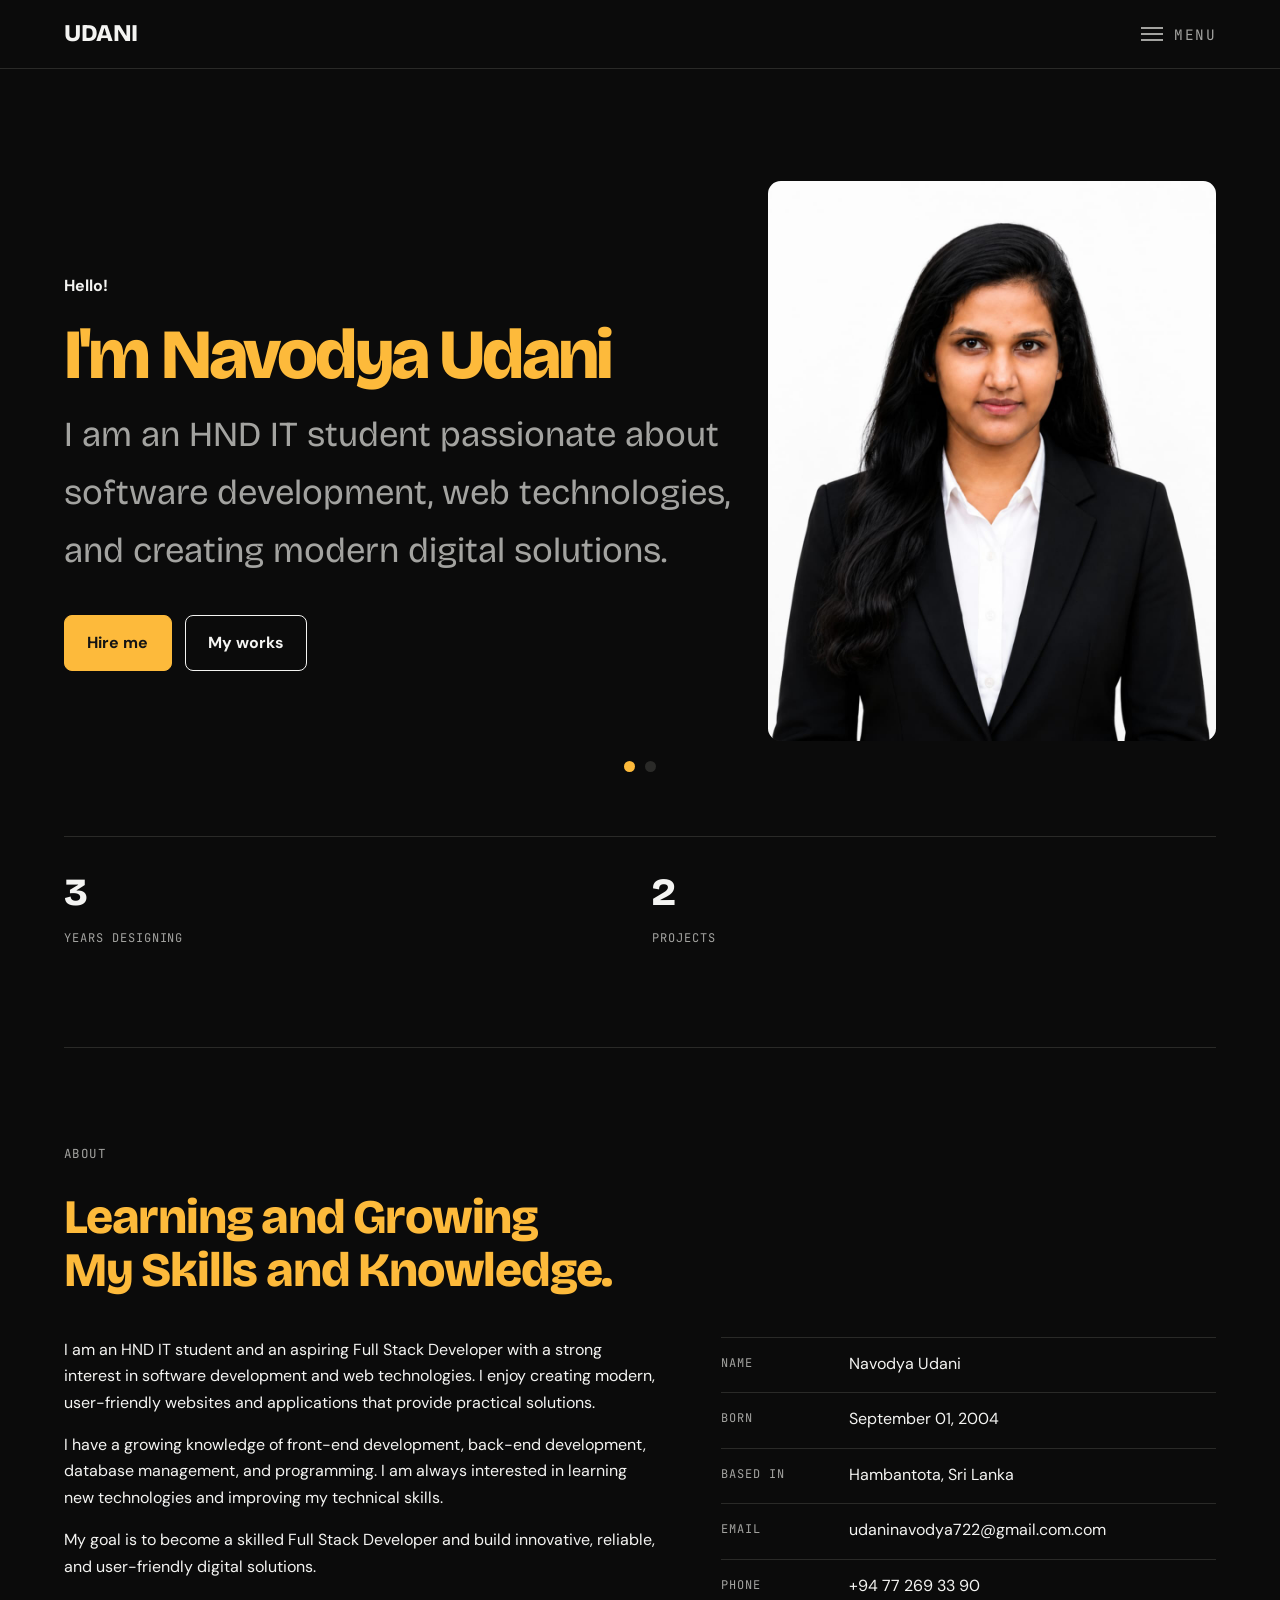
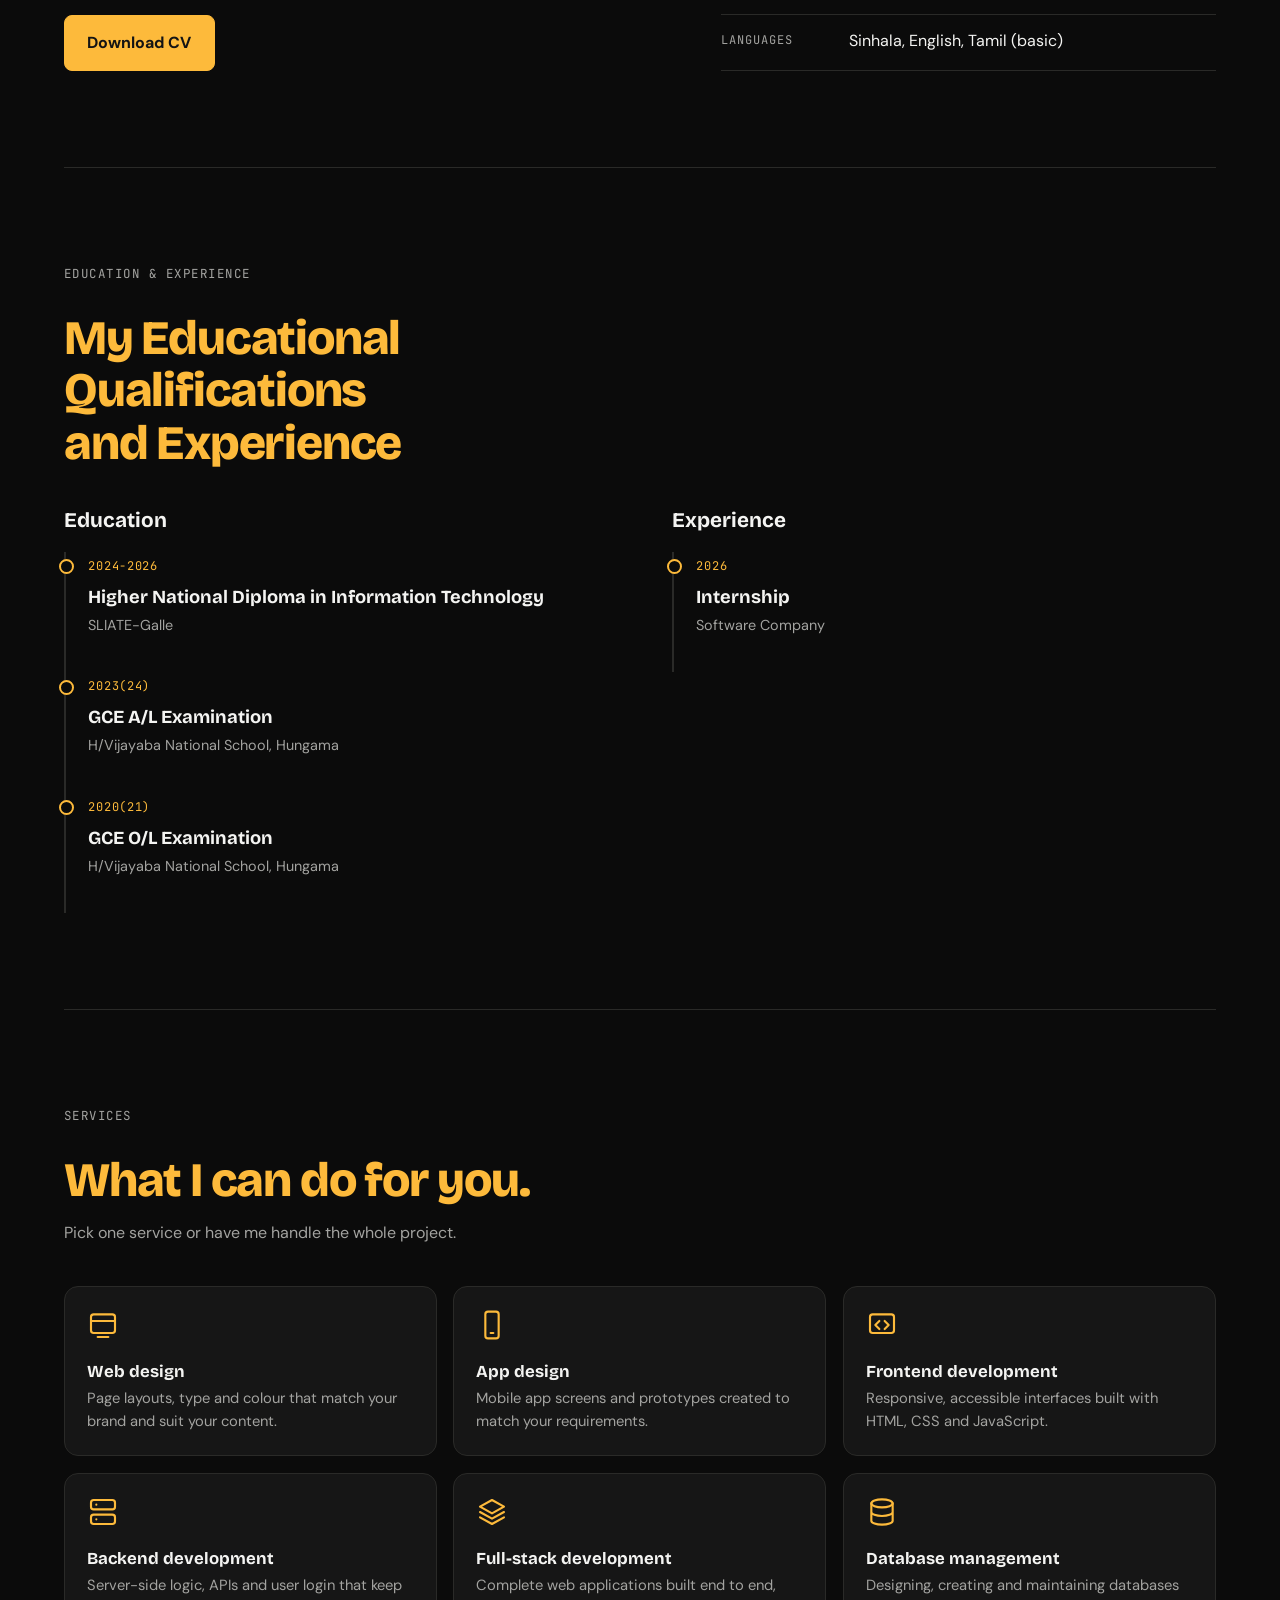
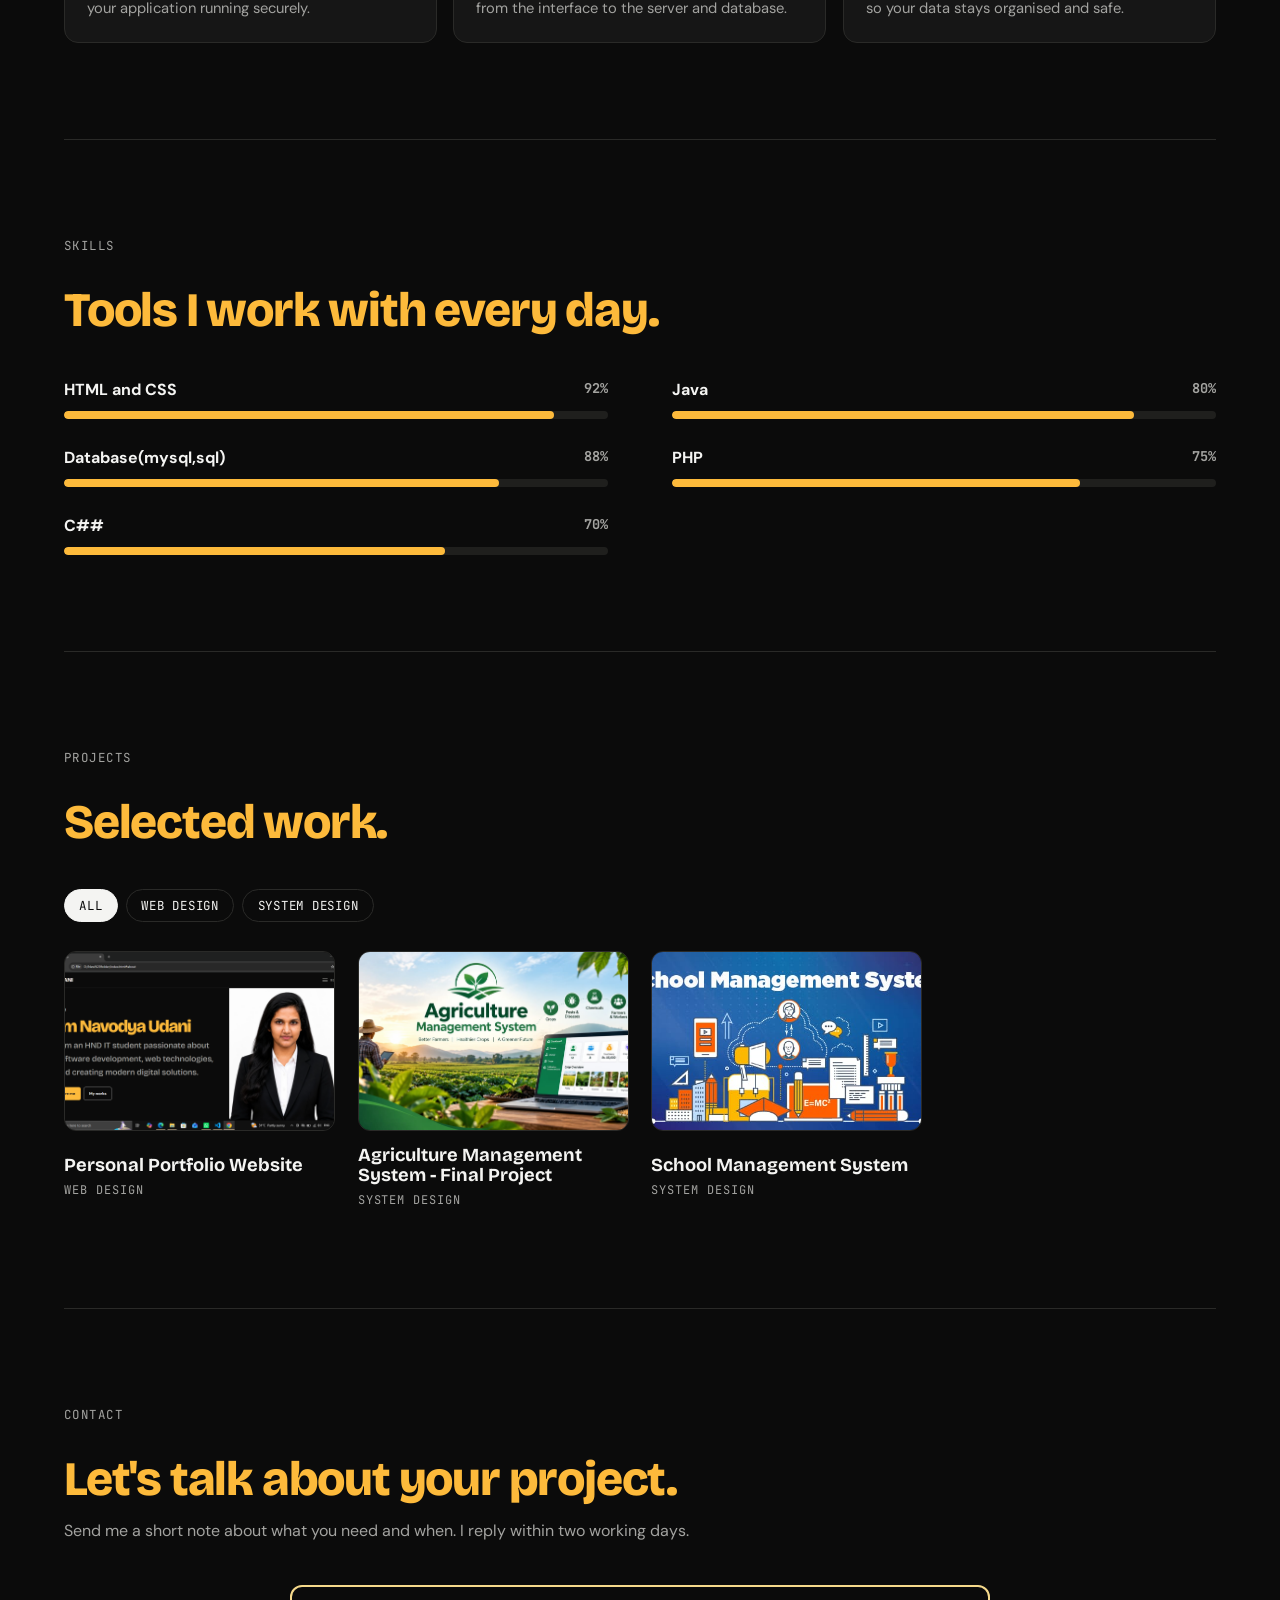
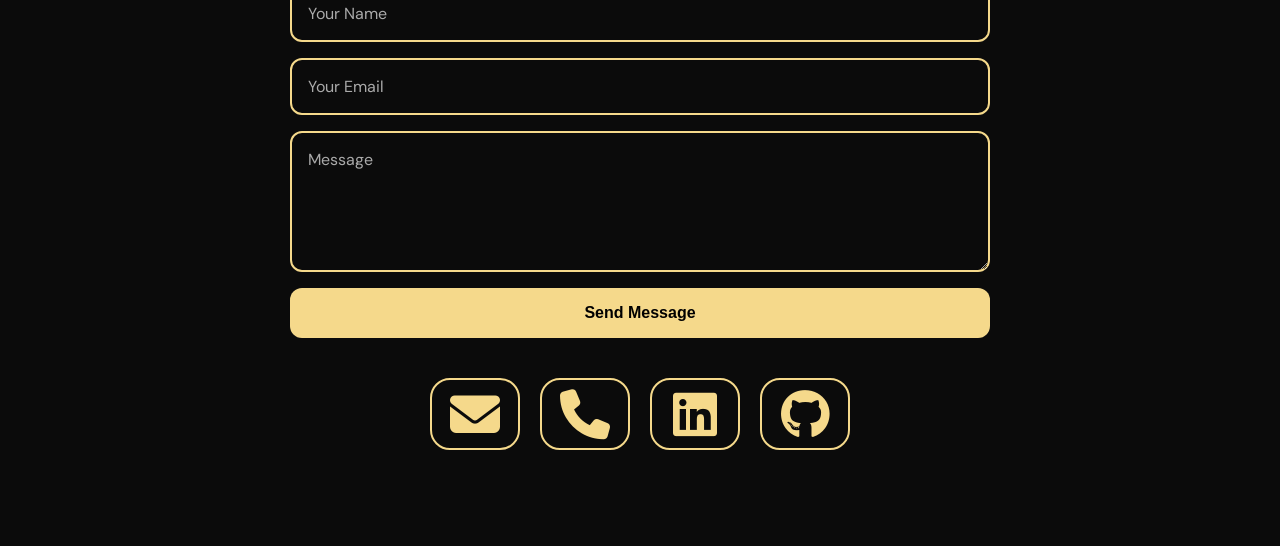
==== commit 07336f52: "Add files via upload" ====
--- a/index.html
+++ b/index.html
@@ -236,26 +236,20 @@
   </div>
 
   <div class="contact">
-    <div class="ct">
-      <span class="lab"><i class="fa-solid fa-envelope"></i> Email</span>
-      <span class="val" id="v-email"><a href="udaninavodya722@gmail.com">udaninavodya722@gmail.com</a></span>
-      <button class="copy" type="button" data-copy="v-email">Copy</button>
-    </div>
-    <div class="ct">
-      <span class="lab"><i class="fa-solid fa-phone"></i> Phone</span>
-      <span class="val" id="v-phone"><a href="+94 77 269 33 90">+94 77 269 33 90</a></span>
-      <button class="copy" type="button" data-copy="v-phone">Copy</button>
-    </div>
-    <div class="ct">
-      <span class="lab"><i class="fa-brands fa-linkedin"></i> LinkedIn</span>
-      <span class="val" id="v-linkedin"><a href="https://www.linkedin.com/in/navodya-udani-ab48a841b">https://www.linkedin.com/in/navodya-udani-ab48a841b</a></span>
-      <button class="copy" type="button" data-copy="v-linkedin">Copy</button>
-    </div>
-    <div class="ct">
-      <span class="lab"><i class="fa-brands fa-github"></i> GitHub</span>
-      <span class="val" id="v-web"><a href="https://github.com/udaninavodya722-spe">https://github.com/udaninavodya722-spe</a></span>
-      <button class="copy" type="button" data-copy="v-web">Copy</button>
-    </div>
+    <div class="social-icons">
+  <a href="mailto:udaninavodya722@gmail.com" title="Email"><i class="fa-solid fa-envelope"></i></a>
+  <a href="tel:+94772693390" title="Phone"><i class="fa-solid fa-phone"></i></a>
+  <a href="https://www.linkedin.com/in/YOUR-LINK" target="_blank" title="LinkedIn"><i class="fa-brands fa-linkedin"></i></a>
+  <a href="https://github.com/YOUR-USERNAME" target="_blank" title="GitHub"><i class="fa-brands fa-github"></i></a>
+</div>
+
+  <form class="contact-form" action="https://formsubmit.co/udaninavodya722@gmail.com" method="POST">
+  <input type="text" name="name" placeholder="Your Name" required>
+  <input type="email" name="email" placeholder="Your Email" required>
+  <textarea name="message" rows="5" placeholder="Message" required></textarea>
+  <input type="hidden" name="_autoresponse" value="Thank You!">
+  <button type="submit">Send Message</button>
+</form>
   </div>
 </section>
 
--- a/style.css
+++ b/style.css
@@ -225,6 +225,15 @@
   border-radius:14px;
   padding:1.4rem;
 }
+.svc-card{
+  transition: transform .15s ease-out, box-shadow .3s ease, border-color .3s ease;
+  transform-style: preserve-3d;
+  will-change: transform;
+}
+.svc-card:hover{
+  border-color: var(--accent);
+  box-shadow: 0 15px 35px rgba(245,217,139,.25);
+}
 .svc-card svg{
   width:2rem;height:2rem;margin-bottom:.8rem;
   fill:none;stroke:var(--accent);stroke-width:1.6;
@@ -236,4 +245,87 @@
 @media (max-width:900px){.svc-grid{grid-template-columns:repeat(2,minmax(0,1fr))}}
 @media (max-width:560px){.svc-grid{grid-template-columns:minmax(0,1fr)}}
 
-.ct .lab i{color:var(--accent);margin-right:.45rem;width:1.1em;text-align:center}+.ct .lab i{color:var(--accent);margin-right:.45rem;width:1.1em;text-align:center}
+
+.contact-form {
+  display: flex;
+  flex-direction: column;
+  gap: 16px;
+  max-width: 600px;
+  margin-top: 50px;
+}
+
+.contact-form input,
+.contact-form textarea {
+  padding: 16px;
+  background: transparent;
+  border: 2px solid #f5d98b;
+  border-radius: 12px;
+  color: #fff;
+  font-size: 16px;
+  font-family: inherit;
+}
+
+.contact-form input::placeholder,
+.contact-form textarea::placeholder { color: #aaa; }
+
+.contact-form input:focus,
+.contact-form textarea:focus {
+  outline: none;
+  border-color: #fff;
+}
+
+.contact-form button {
+  padding: 16px;
+  background: #f5d98b;
+  color: #000;
+  border: none;
+  border-radius: 12px;
+  font-size: 16px;
+  font-weight: bold;
+  cursor: pointer;
+  transition: transform .2s;
+}
+
+.contact-form button:hover { transform: scale(1.03); }
+
+.contact-form {
+  order: 1;
+  width: 100%;
+  max-width: 700px;
+  margin-top: 0;
+}
+
+.social-icons {
+  order: 2;
+  flex-wrap: wrap;
+}
+.social-icons { display: flex; gap: 20px; }
+
+.social-icons a {
+  display: flex;
+  justify-content: center;
+  gap:80px;
+  align-items: center;
+  justify-content: center;
+  width: 90px;
+  height: 8dvh;
+  font-size: 50px;
+  color: #f5d98b;
+  border: 2px solid #f5d98b;
+  border-radius: 20px;
+  text-decoration: none;
+  transition: transform .2s, color .2s, background .2s;
+}
+
+.social-icons a:hover {
+  transform: scale(1.1);
+  background: #f5d98b;
+  color: #000;
+}
+.contact {
+  display: flex;
+  flex-direction: column;
+  align-items: center;
+  gap: 40px;
+}
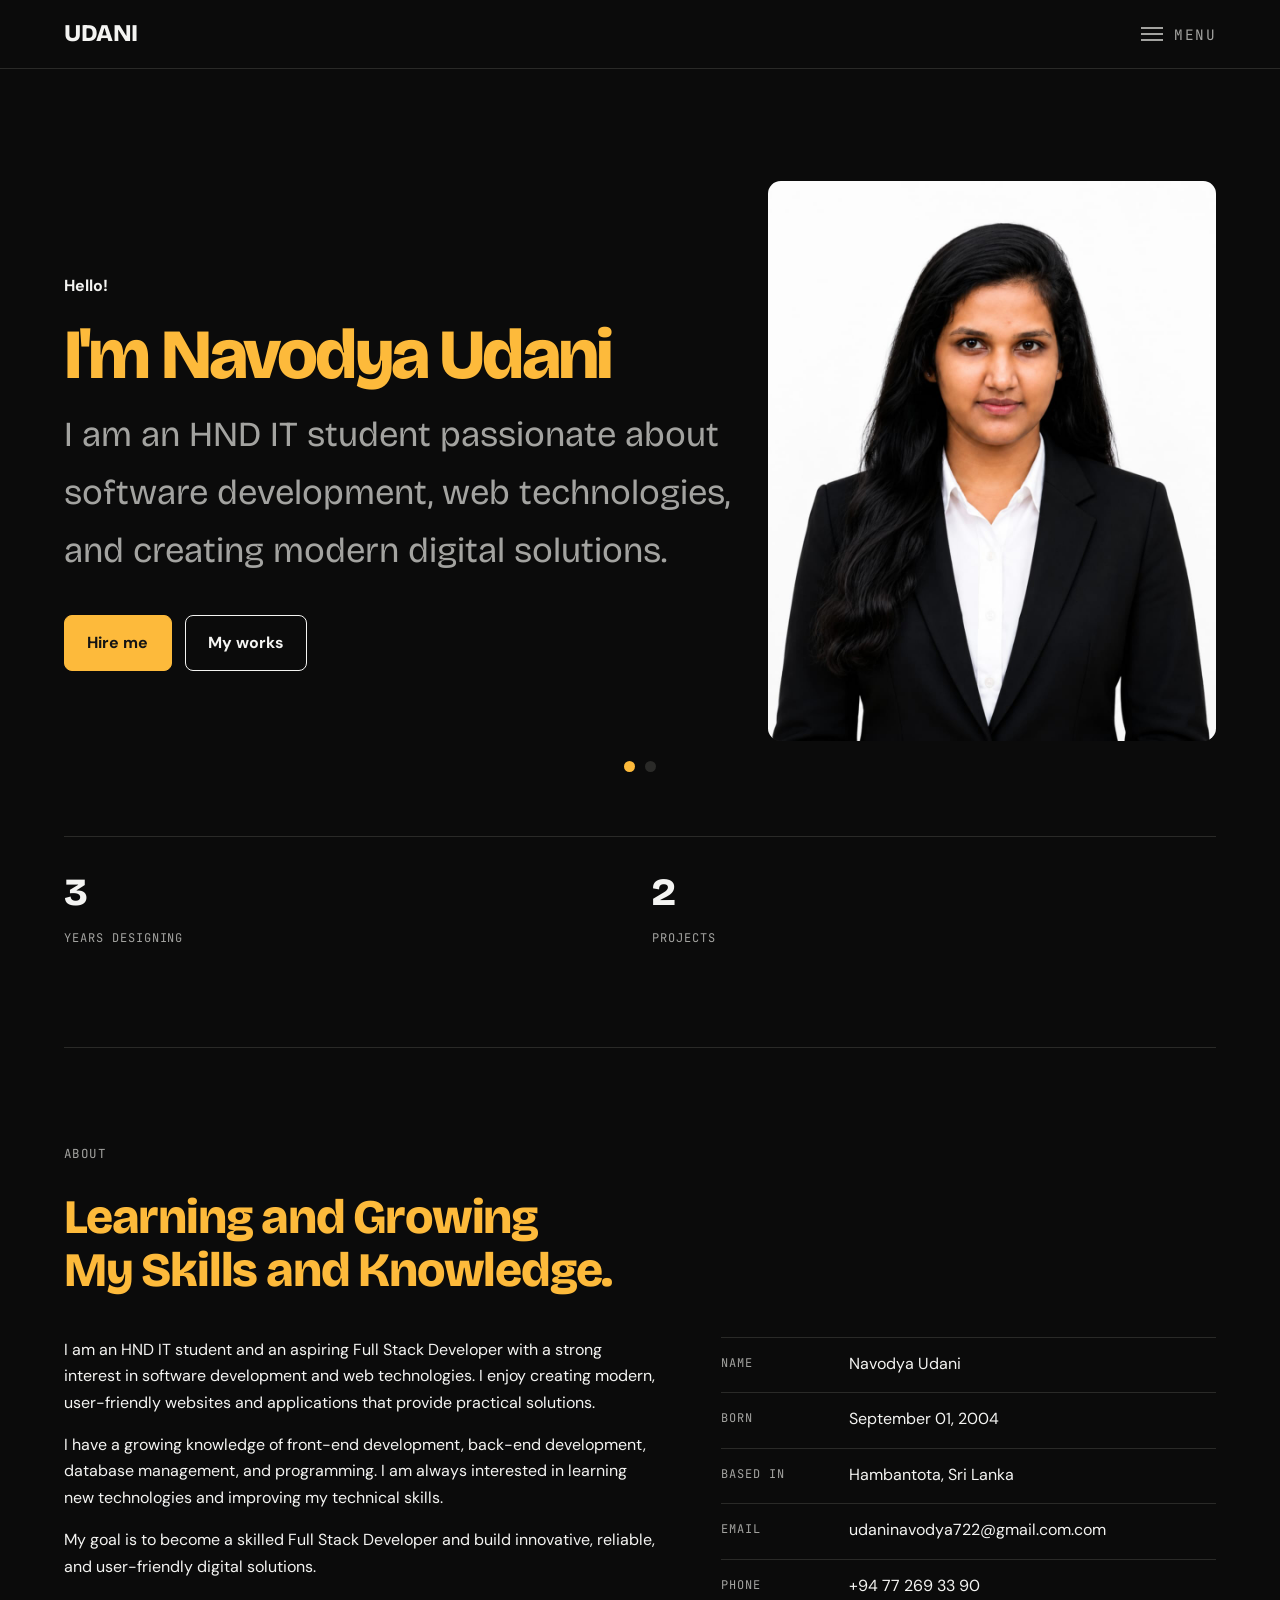
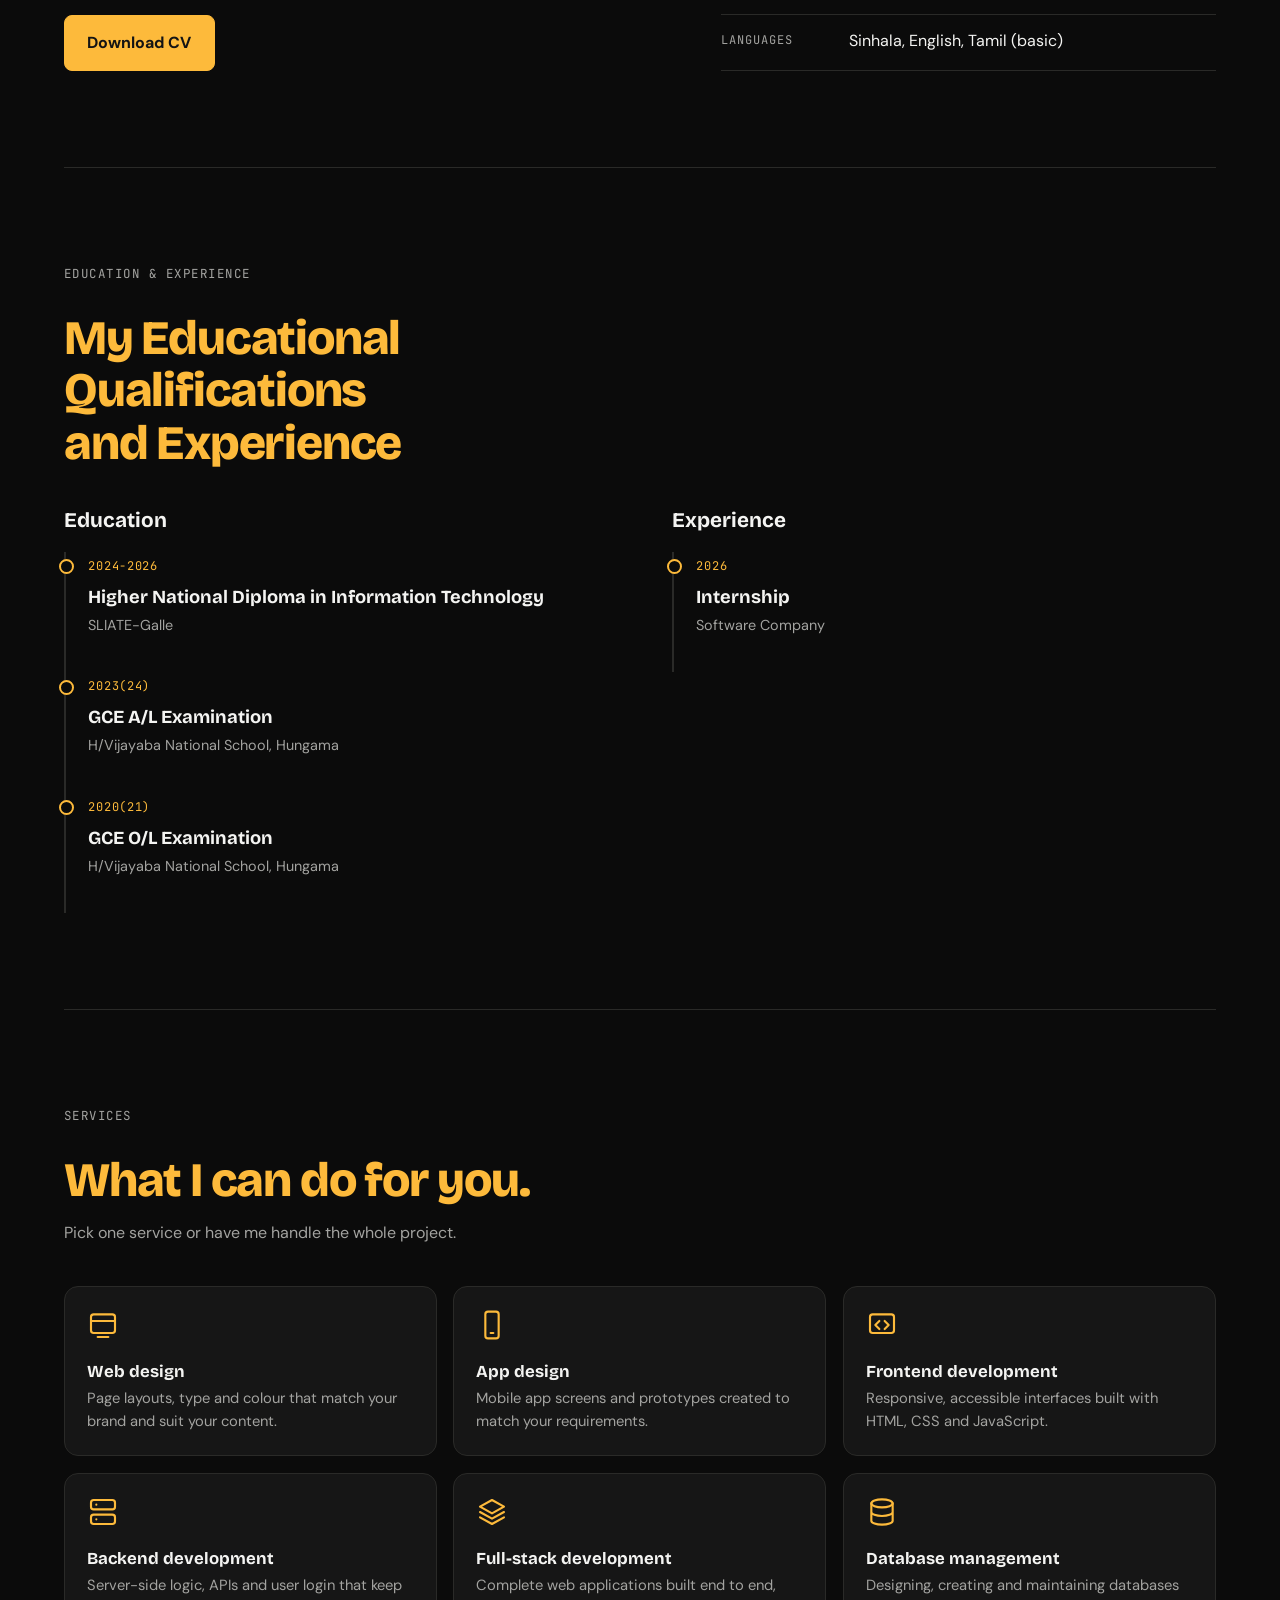
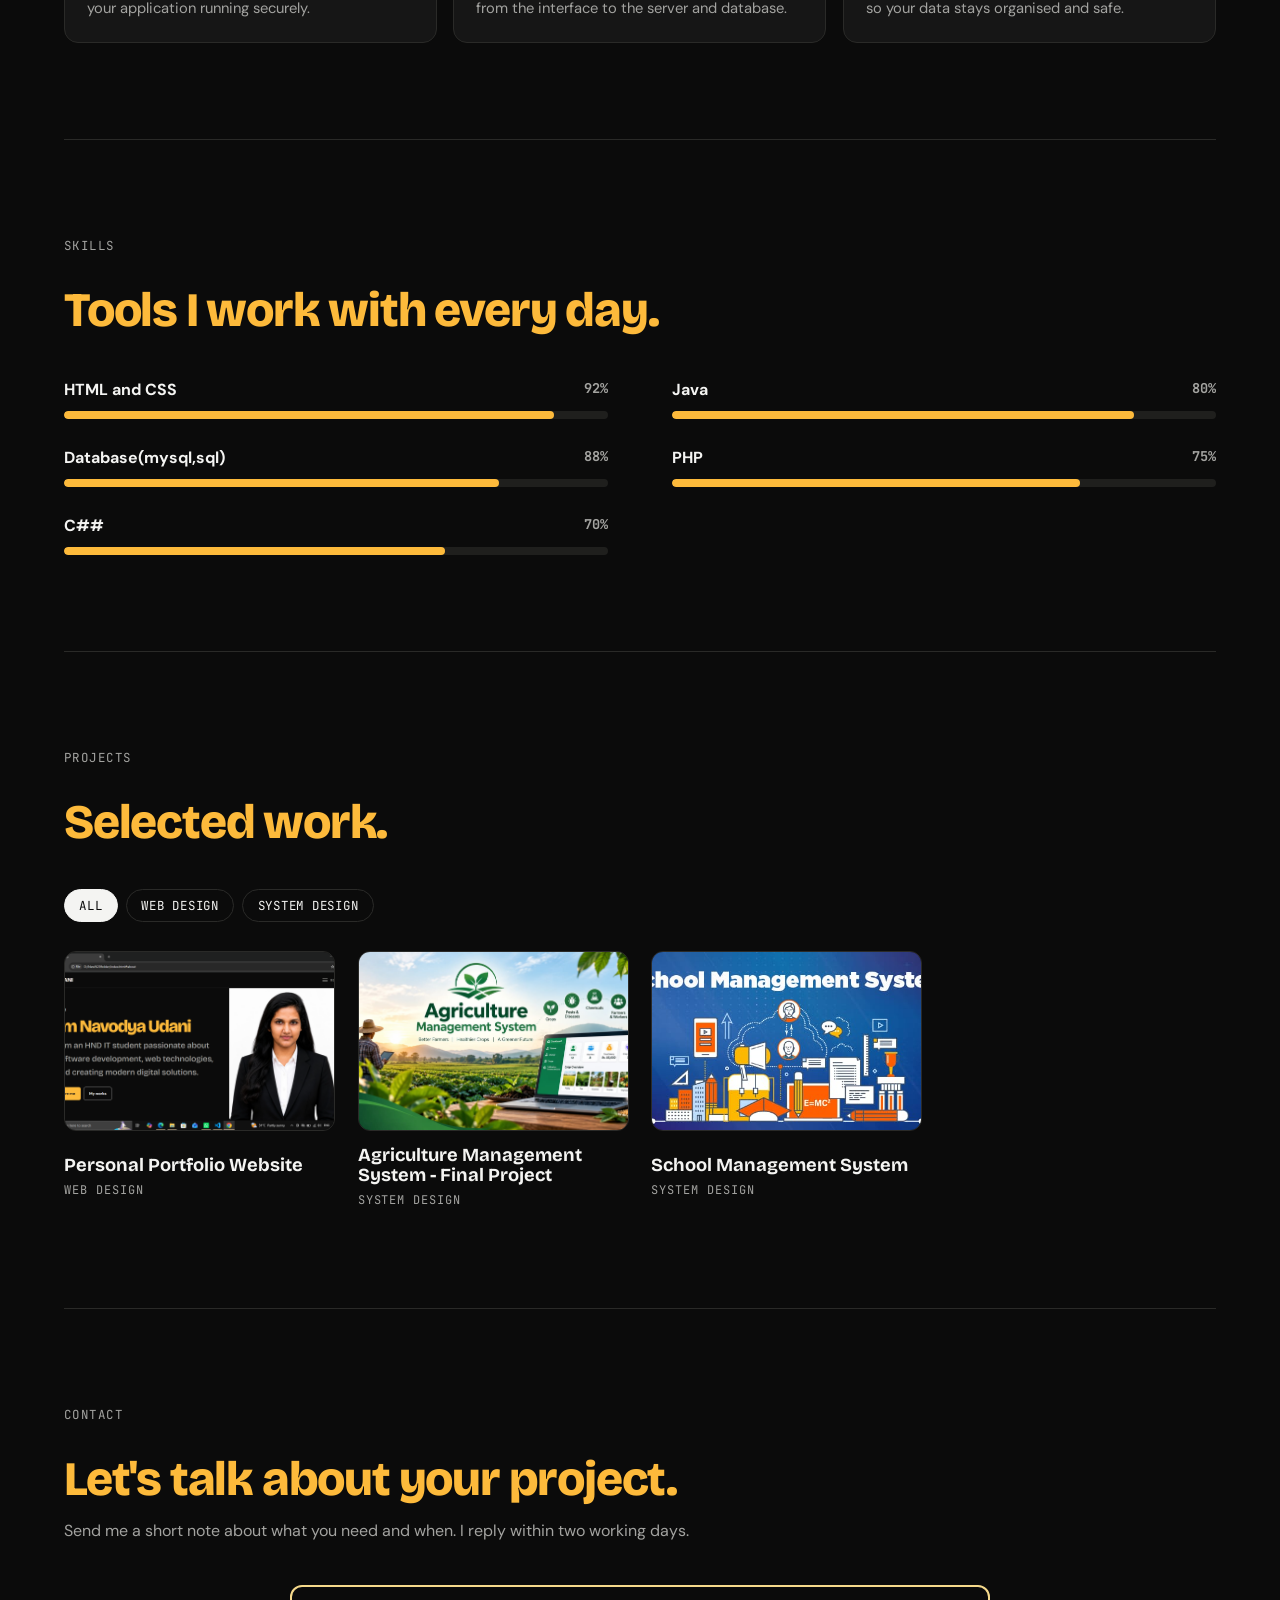
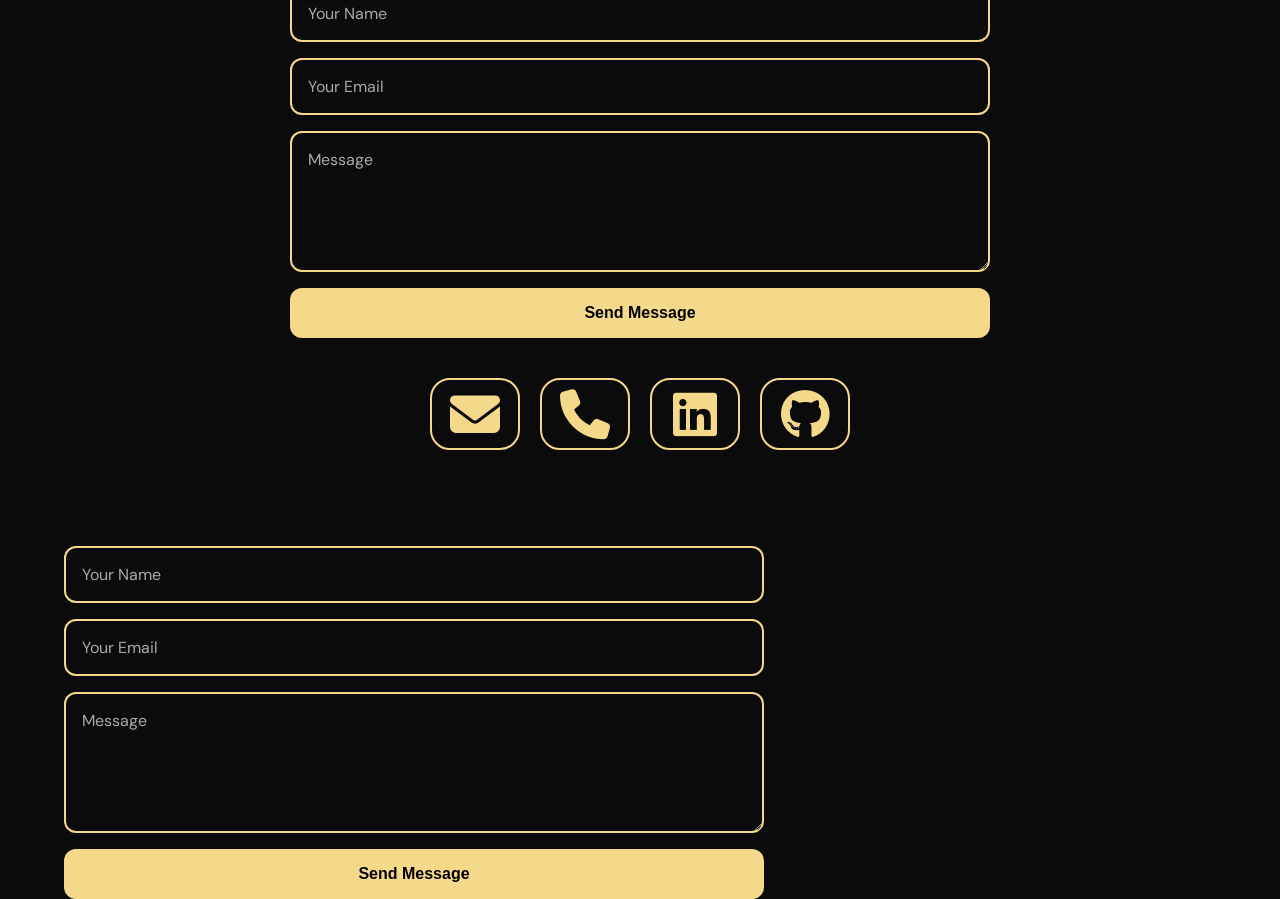
==== commit a669b5a1: "Add files via upload" ====
--- a/index.html
+++ b/index.html
@@ -243,15 +243,20 @@
   <a href="https://github.com/YOUR-USERNAME" target="_blank" title="GitHub"><i class="fa-brands fa-github"></i></a>
 </div>
 
-  <form class="contact-form" action="https://formsubmit.co/udaninavodya722@gmail.com" method="POST">
+  <form class="contact-form" id="contactForm">
   <input type="text" name="name" placeholder="Your Name" required>
   <input type="email" name="email" placeholder="Your Email" required>
   <textarea name="message" rows="5" placeholder="Message" required></textarea>
-  <input type="hidden" name="_autoresponse" value="Thank You!">
   <button type="submit">Send Message</button>
 </form>
   </div>
 </section>
+<form class="contact-form" id="contactForm">
+  <input type="text" name="name" placeholder="Your Name" required>
+  <input type="email" name="email" placeholder="Your Email" required>
+  <textarea name="message" rows="5" placeholder="Message" required></textarea>
+  <button type="submit">Send Message</button>
+</form>
 
 <script src="script.js"></script>
 </body>
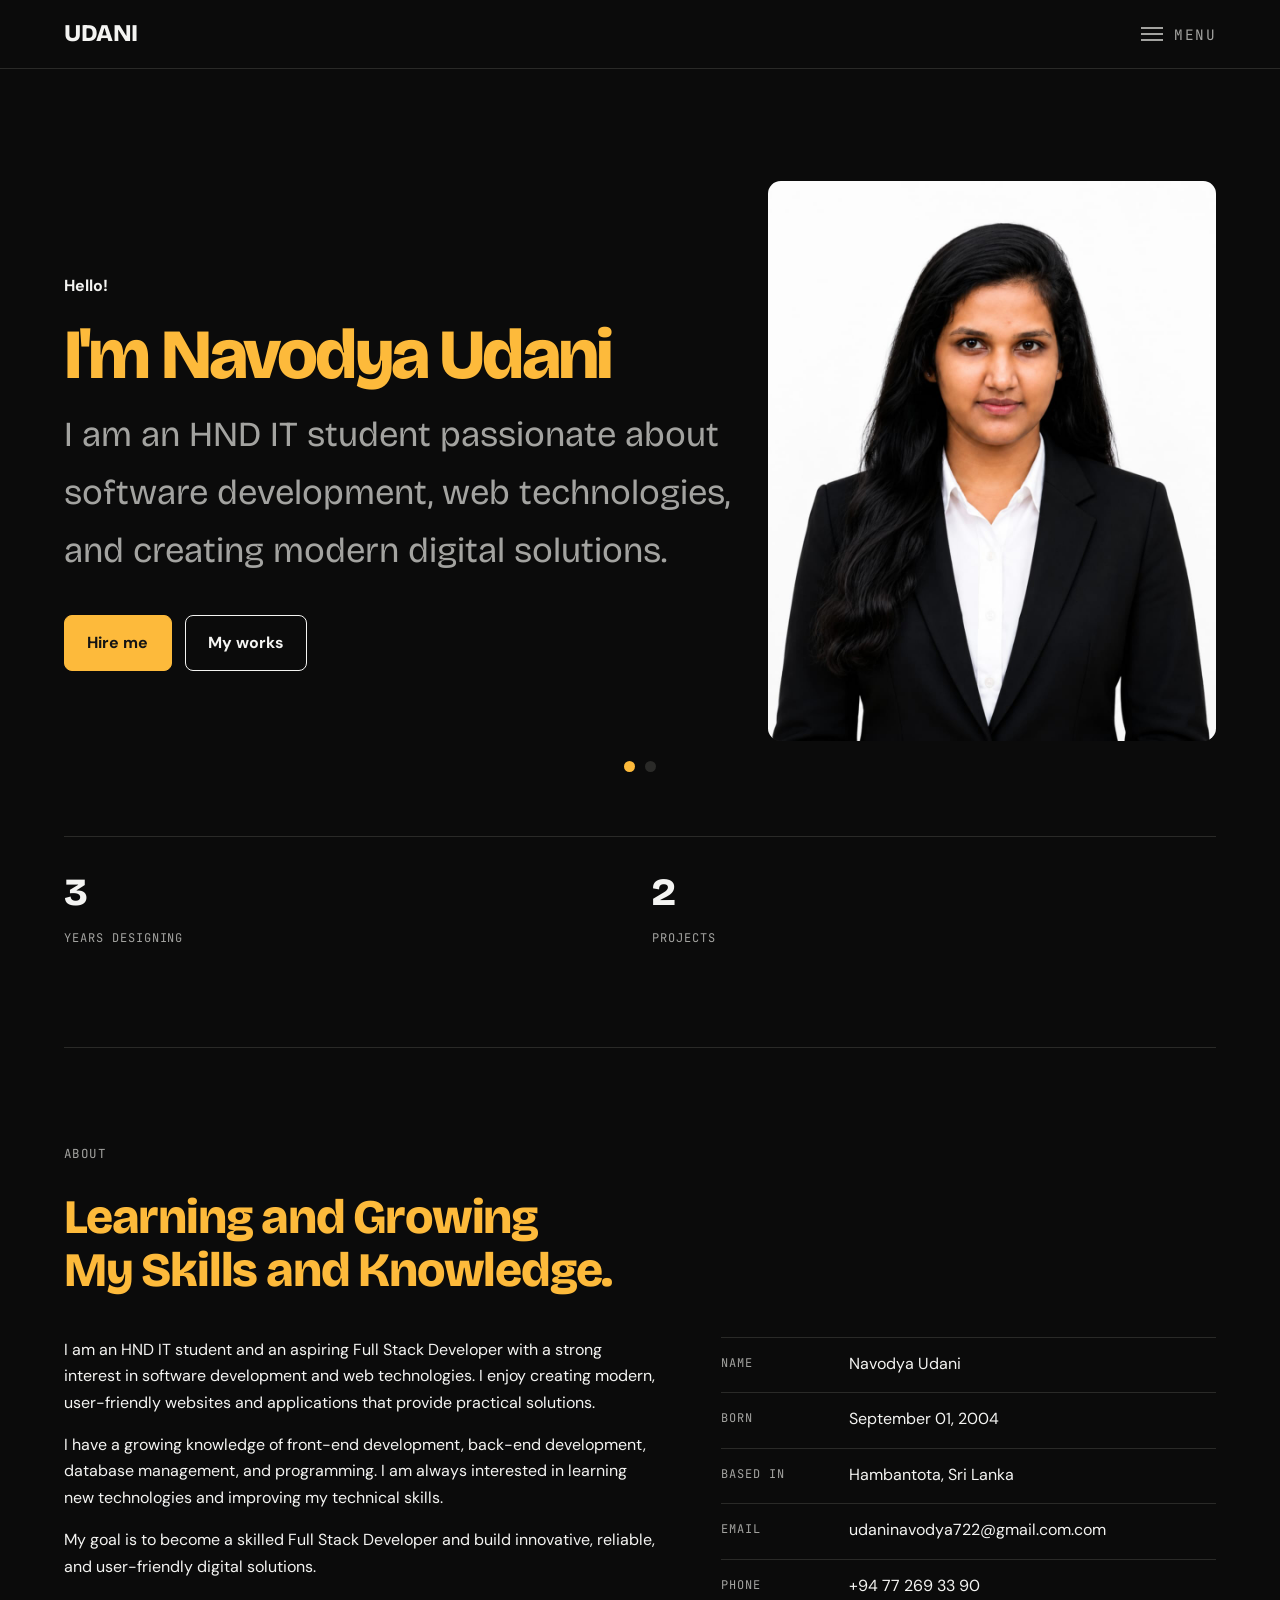
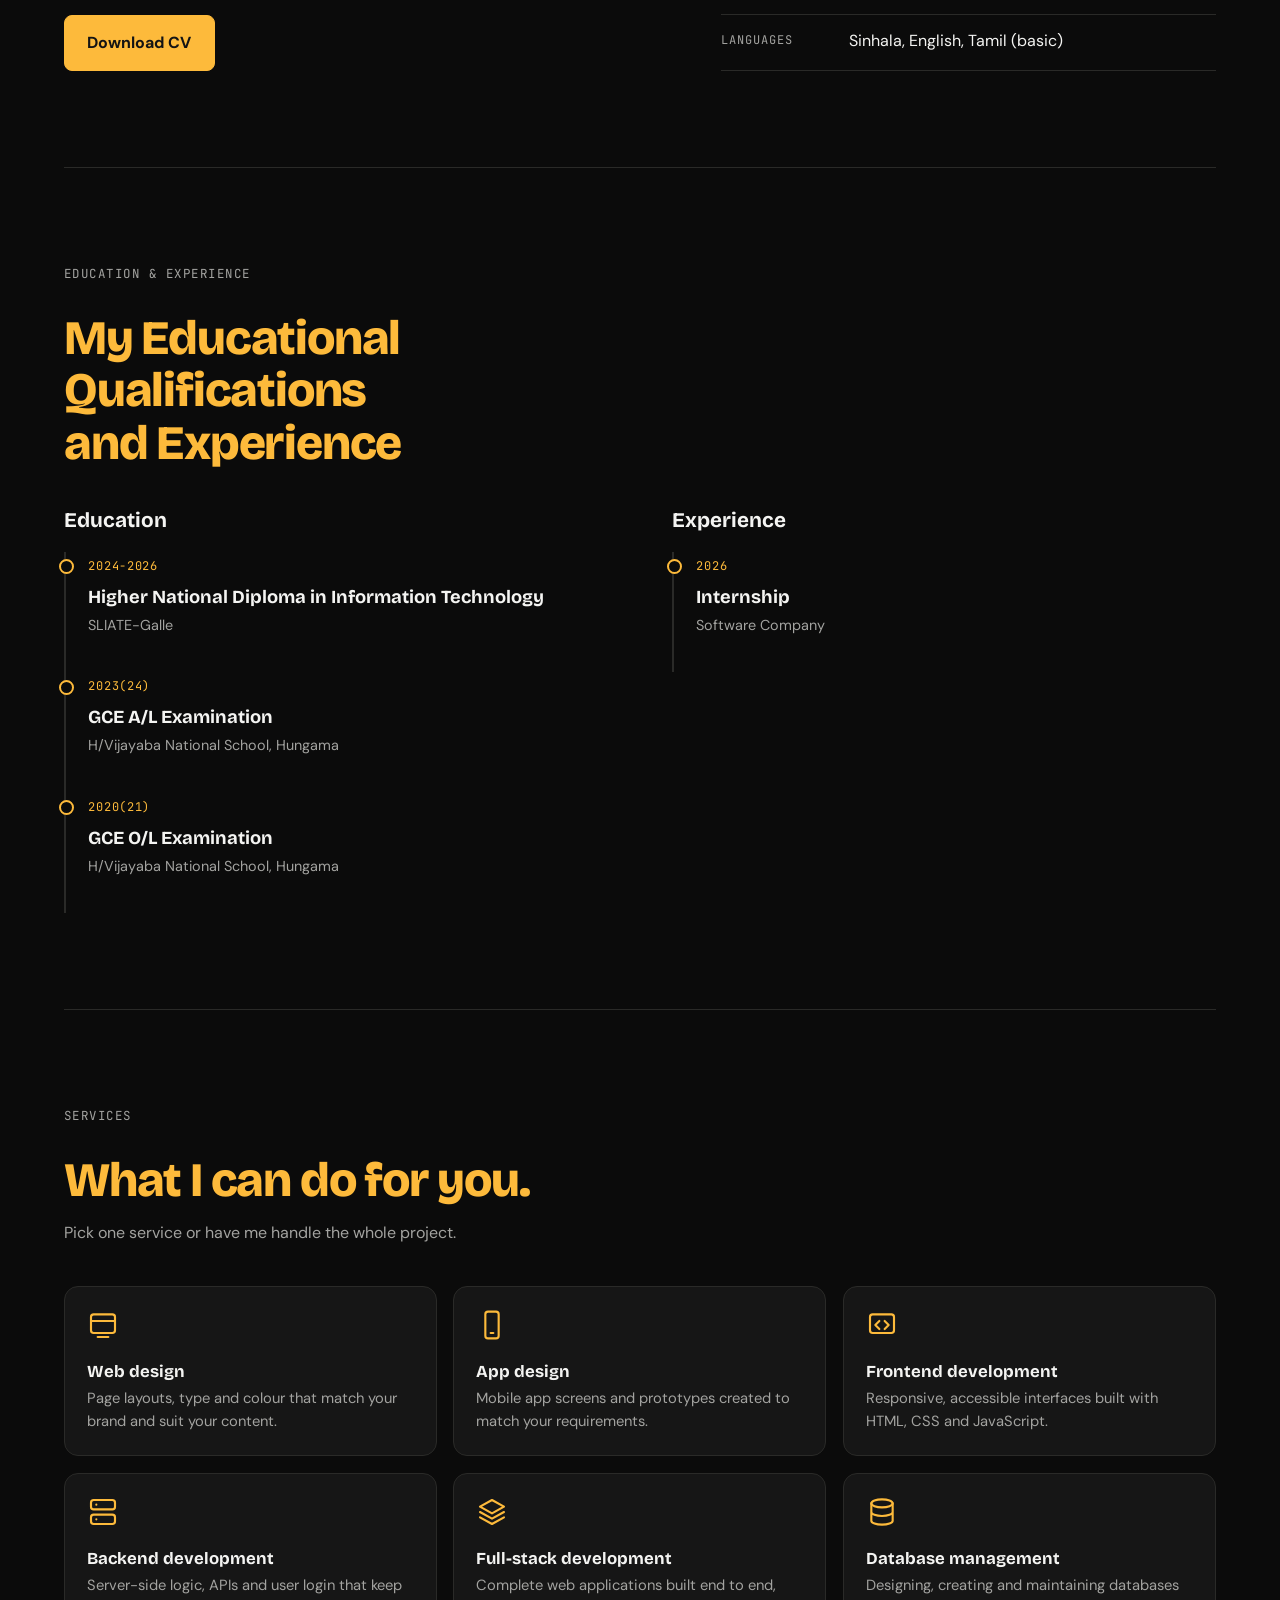
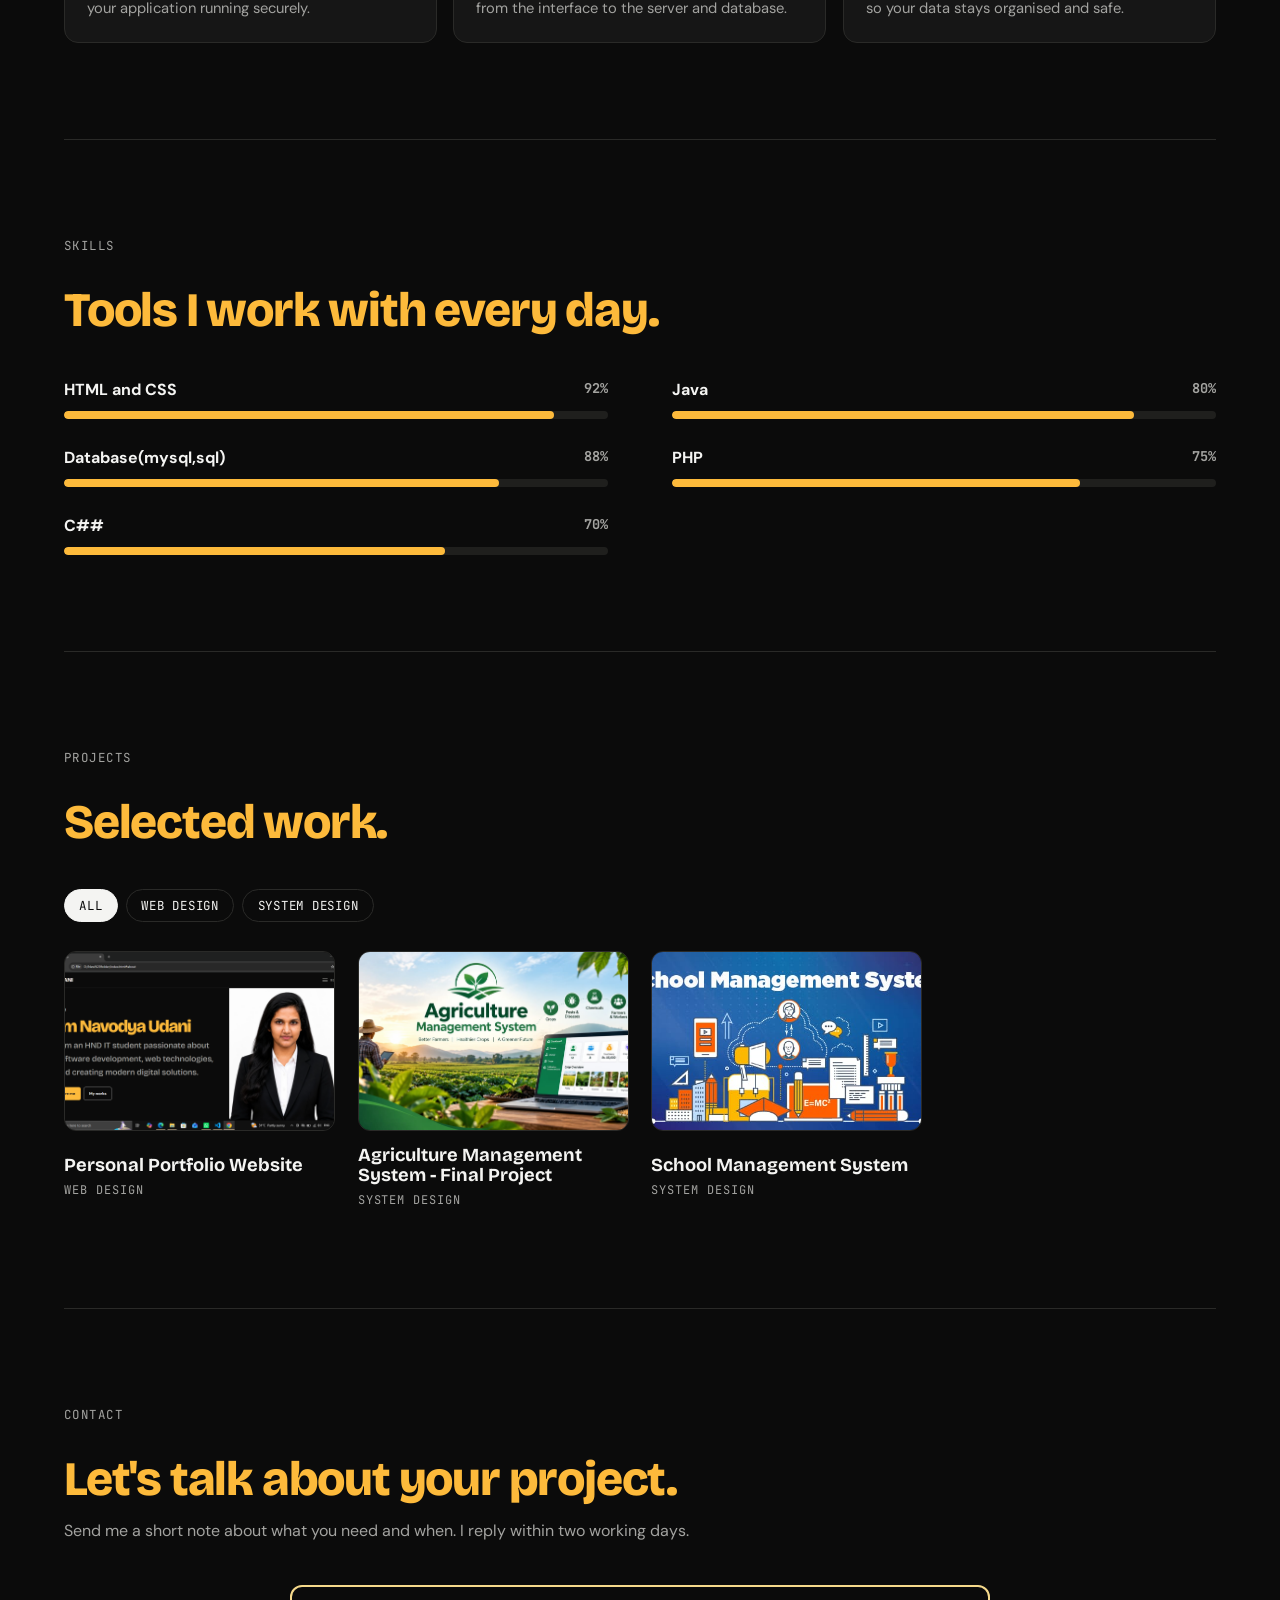
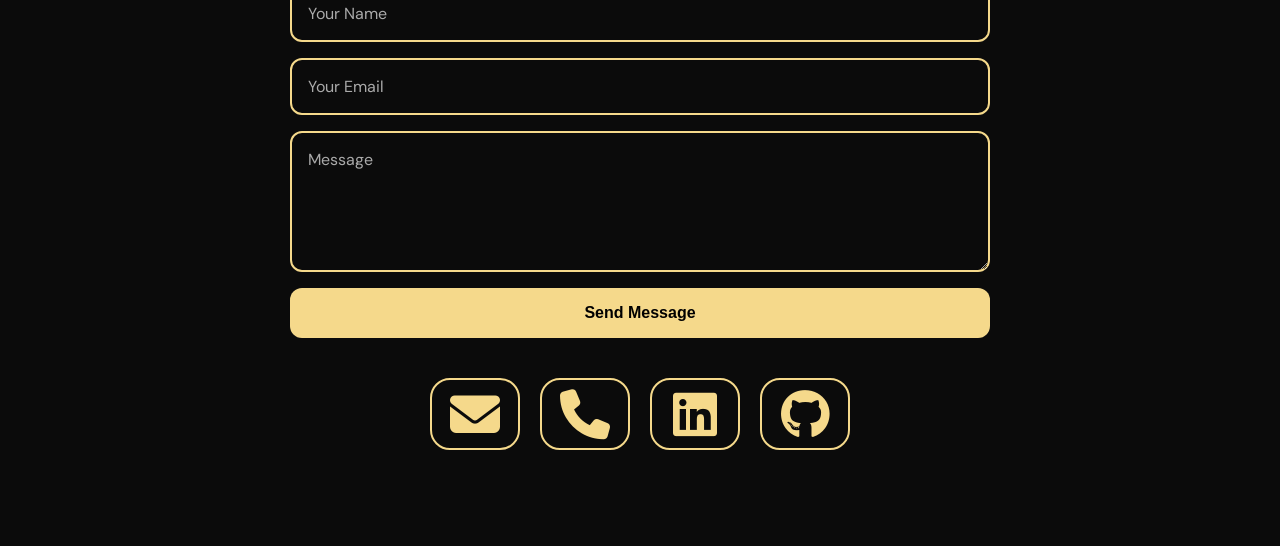
==== commit 4d4fc06e: "Add files via upload" ====
--- a/index.html
+++ b/index.html
@@ -251,13 +251,6 @@
 </form>
   </div>
 </section>
-<form class="contact-form" id="contactForm">
-  <input type="text" name="name" placeholder="Your Name" required>
-  <input type="email" name="email" placeholder="Your Email" required>
-  <textarea name="message" rows="5" placeholder="Message" required></textarea>
-  <button type="submit">Send Message</button>
-</form>
-
 <script src="script.js"></script>
 </body>
 </html>
